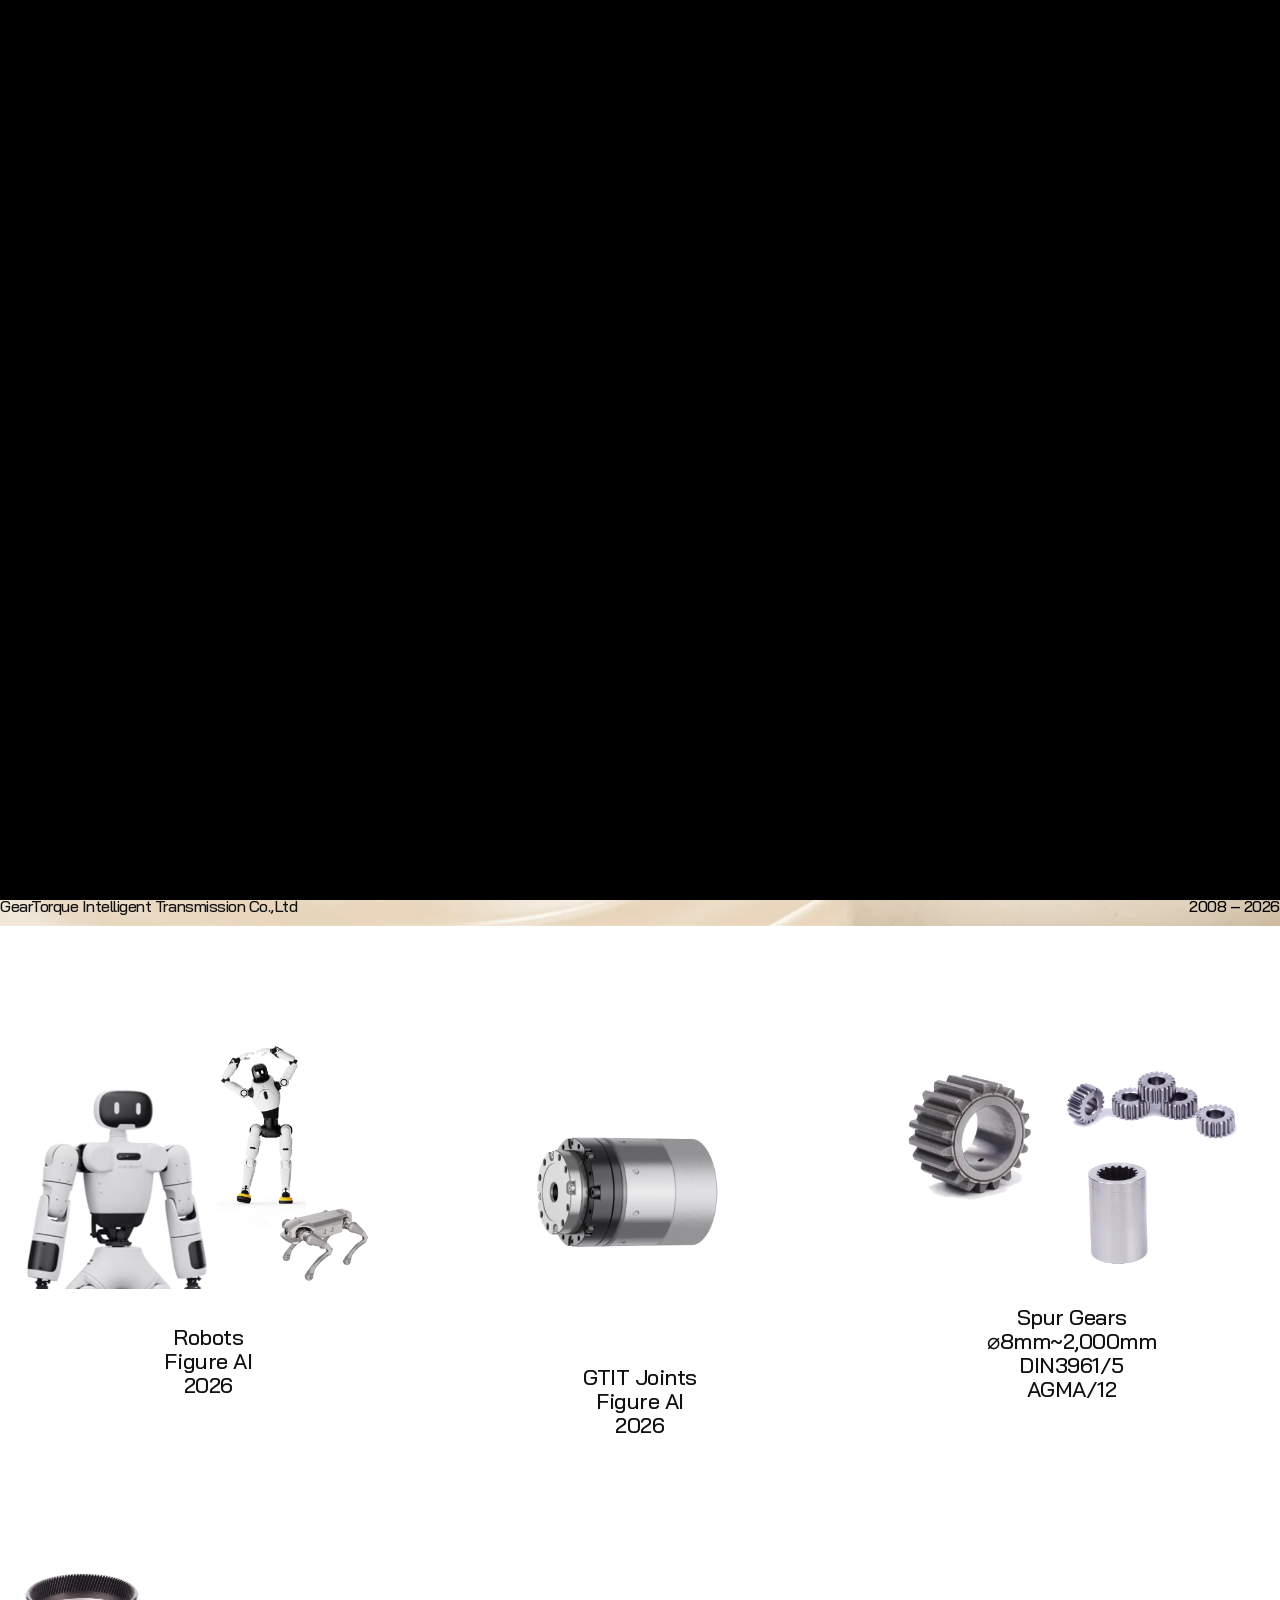
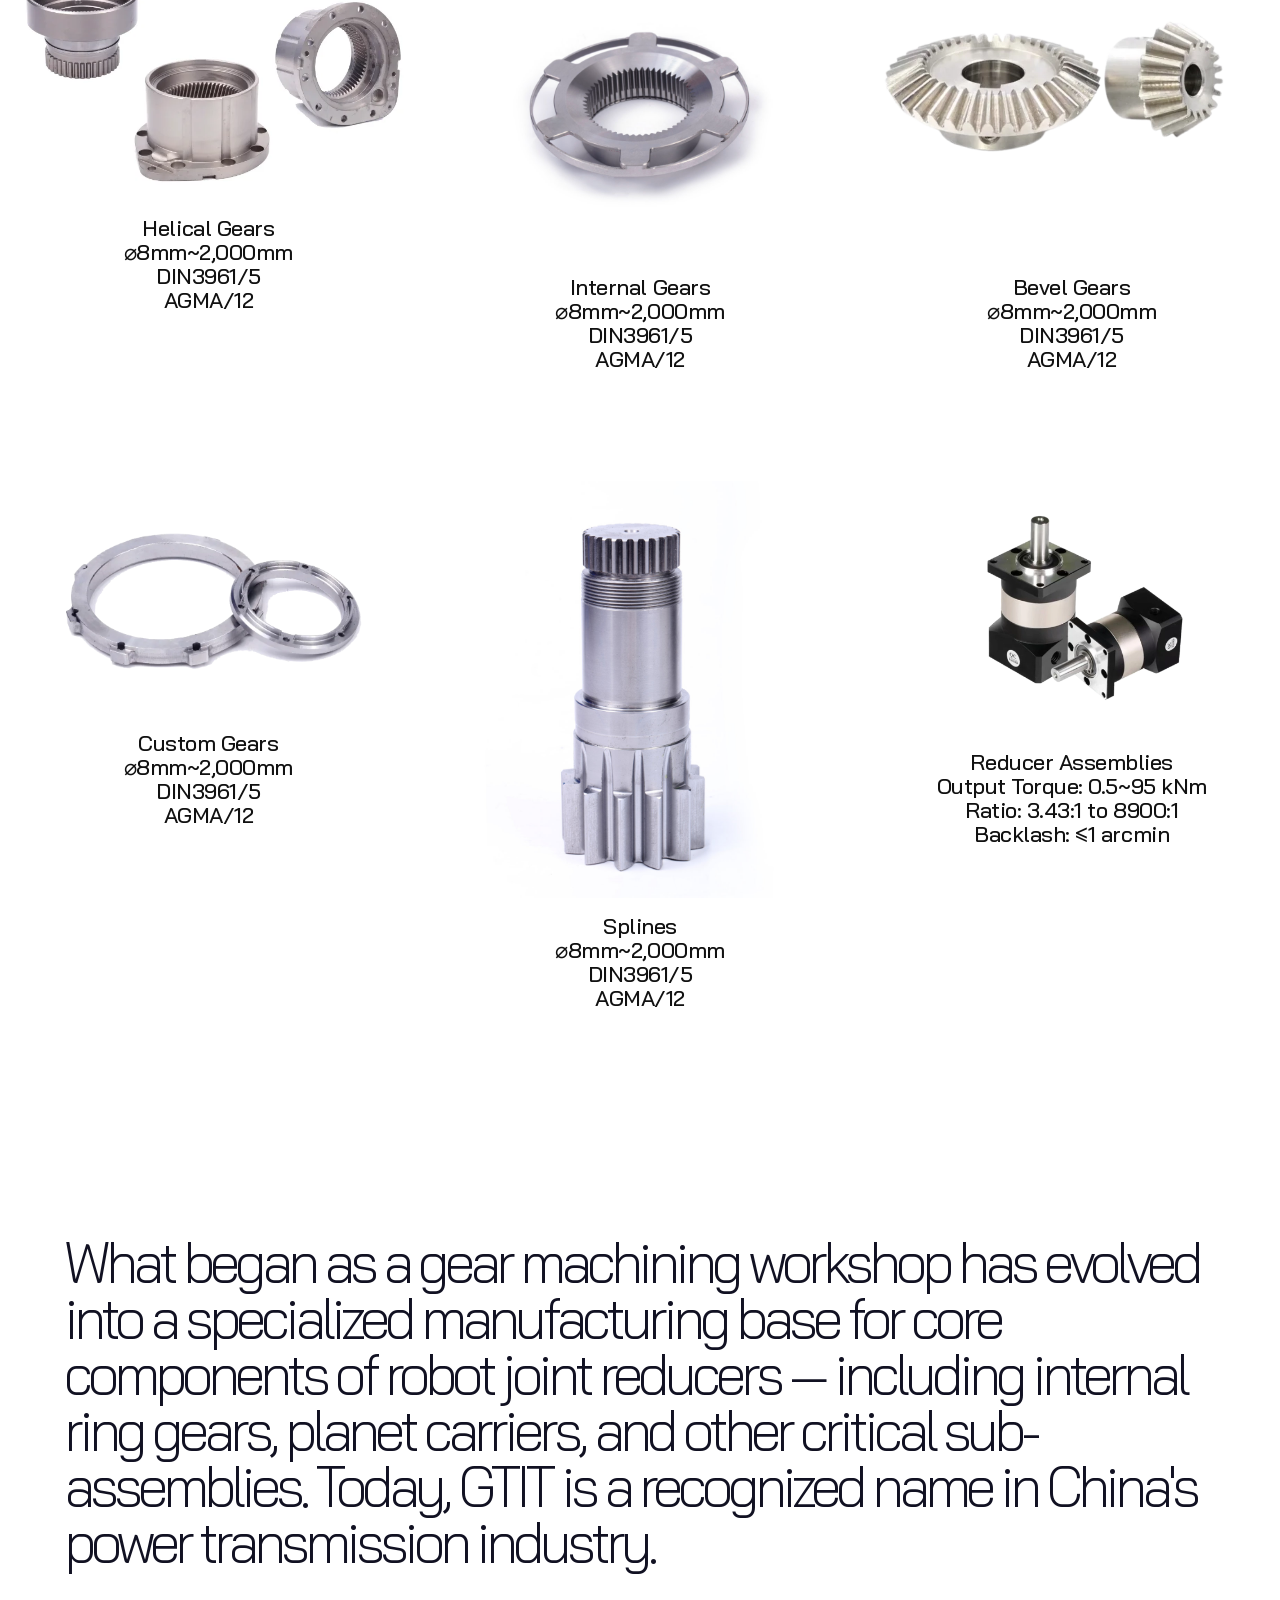
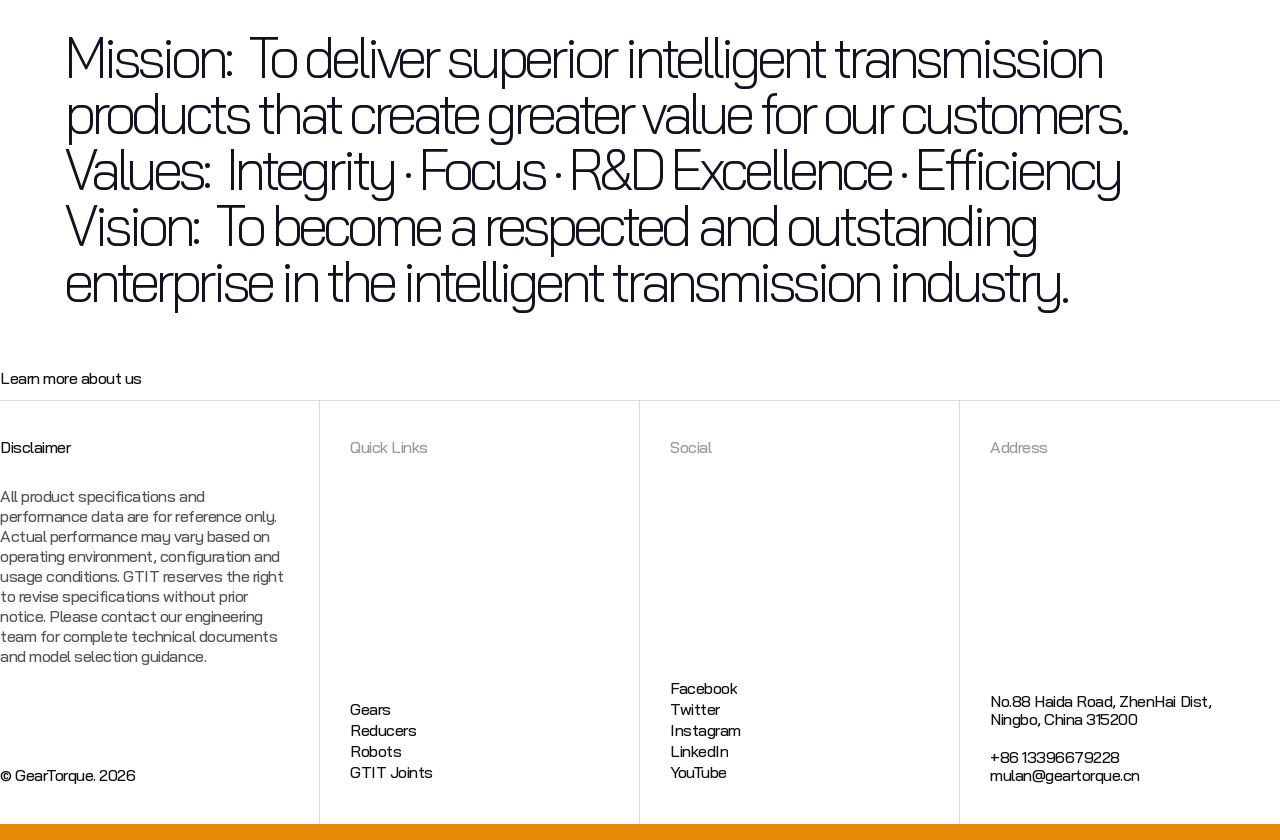
==== index.html @ 7efdb939 "Initial commit: GTIT.CC site mirror" ====
<!DOCTYPE html>
<html lang="en">

<head>
  <meta charset="UTF-8">
  <meta http-equiv="X-UA-Compatible" content="IE=edge">
  <meta name="viewport" content="width=device-width, initial-scale=1.0">
  <meta name="description" content="GTIT Ningbo Geartorque Intelligent Transmission Co.,Ltd is a leading manufacturer of high-quality gearboxes and transmission systems. With a commitment to innovation and precision engineering, we provide reliable solutions for various industries, including automotive, industrial machinery, and robotics. Our products are designed to enhance performance and efficiency, ensuring optimal power transmission for our customers worldwide.">

  <title>GTIT Ningbo Geartorque Intelligent Transmission Co.,Ltd</title>

  <!-- Fav Icon -->
  <link rel="icon" type="image/x-icon" href="assets/imgs/logo/favicon.png">
  <link rel="preload" as="image" href="assets/imgs/gtit/gears/bg-blue-gears.webp" fetchpriority="high">
  <link rel="preload" as="image" href="assets/imgs/gtit/factory/facilities/entrance-gtit.webp" fetchpriority="high">

  <!-- Dependencies CSS Files -->
  <link rel="stylesheet" href="assets/vandor/bootstrap/bootstrap.min.css">
  <link rel="stylesheet" href="assets/vandor/fontawesome/fontawesome-pro.min.css">
  <link rel="stylesheet" href="assets/vandor/swiper/swiper-bundle.min.css">
  <link rel="stylesheet" href="assets/vandor/menu/meanmenu.min.css">
  <link rel="stylesheet" href="assets/vandor/popup/magnific-popup.css">
  <link rel="stylesheet" href="assets/vandor/nice-select/nice-select.css">
  <link rel="stylesheet" href="assets/vandor/odometer/odometer-theme-default.css">

  <!-- Template Main CSS File -->
  <link rel="stylesheet" href="assets/css/style.css">
  <link rel="stylesheet" href="assets/css/gtit.css">

</head>

<body>

  <div class="loader-wrap">
    <svg viewBox="0 0 1000 1000" preserveAspectRatio="none">
      <path id="svg" d="M0,1005S175,995,500,995s500,5,500,5V0H0Z"></path>
    </svg>

    <div class="loader-wrap-heading">
      <div class="load-text">
        <span>G</span>
        <span>e</span>
        <span>a</span>
        <span>r</span>
        <span>T</span>
        <span>o</span>
        <span>r</span>
        <span>q</span>
        <span>u</span>
        <span>e</span>
      </div>
    </div>

  </div>

  <!-- Sroll to top -->
  <div class="progress-wrap">
    <svg class="progress-circle svg-content" width="100%" height="100%" viewBox="-1 -1 102 102">
      <path d="M50,1 a49,49 0 0,1 0,98 a49,49 0 0,1 0,-98"></path>
    </svg>
  </div>

  <!-- side toggle start -->
  <aside class="fix">
    <div class="side-info">
      <div class="side-info-content">
        <div class="offset-widget offset-header">
          <div class="offset-logo">
            <a href="index.html">
              <img class="show-light" src="assets/imgs/logo/logo-geartorque-en.webp" alt="site logo">
            </a>
          </div>
          <button id="side-info-close" class="side-info-close">
            <i class="fas fa-times"></i>
          </button>
        </div>
        <div class="mobile-menu d-xl-none fix"></div>

<!--         <div class="offset-button">
          <a href="#" class="rr-btn">
            <span class="btn-wrap">
              <span class="text-one">Let's Talk</span>
              <span class="text-two">Let's Talk</span>
            </span>
          </a>
        </div>
 -->
        <div class="offset-widget-box">
          <h2 class="title">Contact US</h2>
          <div class="contact-meta">
            <div class="contact-item">
              <span class="icon"><i class="fa-solid fa-location-dot"></i></span>
              <span class="text">No.88 Haida Road, ZhenHai Dist, Ningbo, China</span>
            </div>
            <div class="contact-item">
              <span class="icon"><i class="fa-solid fa-envelope"></i></span>
              <span class="text"><a href="mailto:info@gtit.cc">info@gtit.cc</a></span>
            </div>
            <div class="contact-item">
              <span class="icon"><i class="fa-solid fa-phone"></i></span>
              <span class="text"><a href="tel:+8613396679228">(+86) 13396679228</a></span>
            </div>
          </div>
        </div>
      </div>
    </div>
  </aside>
  <div class="offcanvas-overlay"></div>
  <!-- side toggle end -->

  <div class="has-smooth" id="has_smooth"></div>

  <div id="smooth-wrapper">
    <div id="smooth-content">

      <!-- Header area start -->
      <header class="header-area-13">
        <div class="header-main">
          <div class="container rr-container-1890">
            <div class="header-area-13__inner">

              <div class="header__logo">
                <a href="index.html">
                  <img src="assets/imgs/logo/logo-geartorque-en.webp" class="normal-logo" alt="Site Logo">
                </a>
              </div>

              <div class="header__nav-2">
                <nav class="main-menu">
                  <ul>
                    <li class="menu-item-has-children">
                      <a href="#">About Us</a>
                        <ul class="dp-menu">
                          <li><a href="about.html">Company Profile</a></li>
                          <li><a href="facilities.html">Our Facilities</a></li>
                          <li><a href="blog.html">Blog</a></li>
                        </ul>
                    </li>
                    <li><a href="services.html">Factory Setup</a></li>

                    <li class="menu-item-has-children">
                      <a href="gears.html">Gears</a>
                      <ul class="dp-menu">
                        <li><a href="gears.html#bevel">Bevel Gears</a></li>
                        <li><a href="gears.html#helical">Helical Gears</a></li>
                        <li><a href="gears.html#internal">Internal Gears</a></li>
                        <li><a href="gears.html#spur">Spur Gears</a></li>
                        <li><a href="gears.html#custom">Custom Gears</a></li>
                        <li><a href="gears.html#splines">Splines</a></li>
                      </ul>
                    </li>

                    <li><a href="reducerassy.html">Reducer</a></li>
                    <li><a href="robots.html">Robots</a></li>
                    <li><a href="tijoints.html">GTIT Joints</a></li>
                  </ul>
                </nav>
              </div>
              <div class="header-right">
                <a href="contact.html" class="rr-btn-primary">
                  <span class="text">Contact </span>
                  <i class="fa-solid fa-angle-right right-icon"></i>
                </a>
                <div class="navicon mobile-button d-lg-flex d-xl-none">
                  <div class="side-toggle ">
                    <a class="bar-icon" href="javascript:void(0)">
                      <span></span>
                      <span></span>
                      <span></span>
                    </a>
                  </div>
                </div>
              </div>

            </div>
          </div>
        </div>
      </header>
      <!-- Header area end -->

      <main>

        <!-- hero-section-12 start  -->
        <div class="hero-section-12">
          <div class="container rr-container-1890">
            <div class="hero-section-12__wrapper">
              <div class="hero-section-12__content">
                <h2 class="hero-section-12__title">Geartorque <br/> Delivers Excellence</h2>
                <p class="hero-section-12__subtitle">From gears to robots, from precision components to robot joints, <span>GTIT builds to your exact specifications, delivers on time — every time. We are engineered for industries that refuse to compromise.</span>
                </p>
              </div>
              <div class="hero-section-12__bottom">
                <span class="hero-section__left-text">GearTorque Intelligent Transmission Co.,Ltd</span>
                <span class="hero-section__right-text">2008 – 2026</span>
              </div>
            </div>
          </div>
        </div>
        <!-- hero-section-12 end  -->

        <!-- works-section-10 start  -->
        <div class="works-section-12">
          <div class="container rr-container-1890">
            <div class="works-section-12__wrapper">

              <div class="works-section-12__item">
                <div class="works-section-12__thumb rr--hover-item rr-pos-rel">
                  <a href="robots.html">
                    <div class="rr--hover-img" data-displacement="assets/imgs/1.jpg" data-intensity="-0.6"
                      data-speedin="2" data-speedout="2">
                      <img src="assets/imgs/gtit/robots/robots-group.webp" loading = "lazy" alt="image not found" style="margin-bottom: 20px;">
                    </div>
                  </a>
                </div>
                <div class="works-section-12__content">
                  <h2 class="title"><a href="robots.html">Robots</a></h2>
                  <div class="meta">
                    <span class="tag">Figure AI</span>
                    <span class="date">2026</span>
                  </div>
                </div>
              </div>

              <div class="works-section-12__item">
                <div class="works-section-12__thumb rr--hover-item rr-pos-rel">
                  <a href="tijoints.html">
                    <div class="rr--hover-img" data-displacement="assets/imgs/1.jpg" data-intensity="-0.6"
                      data-speedin="2" data-speedout="2">
                      <img src="assets/imgs/gtit/tijoints/tijoints.webp" loading = "lazy" alt="image not found">
                    </div>
                  </a>
                </div>
                <div class="works-section-12__content">
                  <h2 class="title"><a href="tijoints.html">GTIT Joints</a></h2>
                  <div class="meta">
                    <span class="tag">Figure AI</span>
                    <span class="date">2026</span>
                  </div>
                </div>
              </div>


              <div class="works-section-12__item">
                <div class="works-section-12__thumb rr--hover-item rr-pos-rel">
                  <a href="gears.html#spur">
                    <div class="rr--hover-img" data-displacement="assets/imgs/1.jpg" data-intensity="-0.6"
                      data-speedin="2" data-speedout="2">
                      <img src="assets/imgs/gtit/gears/spurGear/spurgear-group.webp" loading = "lazy" alt="image not found">
                    </div>
                  </a>
                </div>
                <div class="works-section-12__content">
                  <h2 class="title"><a href="gears.html#spur">Spur Gears</a></h2>
                  <div class="meta">
                    <span class="tag">⌀8mm~2,000mm</span>
                    <span class="date">DIN3961/5</span>
                    <span class="date">AGMA/12</span>
                  </div>
                </div>
              </div>

              <div class="works-section-12__item">
                <div class="works-section-12__thumb rr--hover-item rr-pos-rel">
                  <a href="gears.html#helical">
                    <div class="rr--hover-img" data-displacement="assets/imgs/1.jpg" data-intensity="-0.6"
                      data-speedin="1" data-speedout="1">
                      <img src="assets/imgs/gtit/gears/helicalGear/helicalgear-group.webp" loading = "lazy" alt="image not found">
                    </div>
                  </a>
                </div>
                <div class="works-section-12__content">
                  <h2 class="title"><a href="gears.html#helical">Helical Gears</a></h2>
                  <div class="meta">
                    <span class="tag">⌀8mm~2,000mm</span>
                    <span class="date">DIN3961/5</span>
                    <span class="date">AGMA/12</span>
                  </div>
                </div>
              </div>

              <div class="works-section-12__item">
                <div class="works-section-12__thumb rr--hover-item rr-pos-rel">
                  <a href="gears.html#internal">
                    <div class="rr--hover-img" data-displacement="assets/imgs/1.jpg" data-intensity="-0.6"
                      data-speedin="1" data-speedout="1">
                      <img src="assets/imgs/gtit/gears/internalGear/internalGear.JPG" loading = "lazy" alt="image not found">
                    </div>
                  </a>
                </div>
                <div class="works-section-12__content">
                  <h2 class="title"><a href="gears.html#internal">Internal Gears </a></h2>
                  <div class="meta">
                    <span class="tag">⌀8mm~2,000mm</span>
                    <span class="date">DIN3961/5</span>
                    <span class="date">AGMA/12</span>
                  </div>
                </div>
              </div>

              <div class="works-section-12__item">
                <div class="works-section-12__thumb rr--hover-item rr-pos-rel">
                  <a href="gears.html#bevel">
                    <div class="rr--hover-img" data-displacement="assets/imgs/1.jpg" data-intensity="-0.6"
                      data-speedin="1" data-speedout="1">
                      <img src="assets/imgs/gtit/gears/bevelGear/bevelGear.webp" loading = "lazy" alt="image not found">
                    </div>
                  </a>
                </div>
                <div class="works-section-12__content">
                  <h2 class="title"><a href="gears.html#bevel">Bevel Gears</a></h2>
                  <div class="meta">
                    <span class="tag">⌀8mm~2,000mm</span>
                    <span class="date">DIN3961/5</span>
                    <span class="date">AGMA/12</span>
                  </div>
                </div>
              </div>

              <div class="works-section-12__item">
                <div class="works-section-12__thumb rr--hover-item rr-pos-rel">
                  <a href="gears.html#custom">
                    <div class="rr--hover-img" data-displacement="assets/imgs/1.jpg" data-intensity="-0.6"
                      data-speedin="1" data-speedout="1">
                      <img src="assets/imgs/gtit/gears/gearCustom/gearCustom.webp" loading = "lazy" alt="image not found">
                    </div>
                  </a>
                </div>
                <div class="works-section-12__content">
                  <h2 class="title"><a href="gears.html#custom">Custom Gears </a></h2>
                  <div class="meta">
                    <span class="tag">⌀8mm~2,000mm</span>
                    <span class="date">DIN3961/5</span>
                    <span class="date">AGMA/12</span>
                  </div>
                </div>
              </div>

              <div class="works-section-12__item">
                <div class="works-section-12__thumb rr--hover-item rr-pos-rel">
                  <a href="gears.html#splines">
                    <div class="rr--hover-img" data-displacement="assets/imgs/1.jpg" data-intensity="-0.6"
                      data-speedin="1" data-speedout="1">
                      <img src="assets/imgs/gtit/spline/IMG_3367.jpg" loading = "lazy" alt="image not found">
                    </div>
                  </a>
                </div>
                <div class="works-section-12__content">
                  <h2 class="title"><a href="gears.html#splines">Splines</a></h2>
                  <div class="meta">
                    <span class="tag">⌀8mm~2,000mm</span>
                    <span class="date">DIN3961/5</span>
                    <span class="date">AGMA/12</span>
                  </div>
                </div>
              </div>
              <div class="works-section-12__item">
                <div class="works-section-12__thumb rr--hover-item rr-pos-rel">
                  <a href="reducerassy.html">
                    <div class="rr--hover-img" data-displacement="assets/imgs/1.jpg" data-intensity="-0.6"
                      data-speedin="1" data-speedout="1">
                      <img src="assets/imgs/gtit/reducers/reducer.webp" loading = "lazy" alt="image not found">
                    </div>
                  </a>
                </div>
                <div class="works-section-12__content">
                  <h2 class="title"><a href="reducerassy.html">Reducer Assemblies</a></h2>
                  <div class="meta">
                    <span class="tag">Output Torque: 0.5~95 kNm</span>
                    <span class="date">Ratio: 3.43:1 to 8900:1</span>
                    <span class="date">Backlash: ≤1 arcmin</span>
                  </div>
                </div>
              </div>

            </div>
          </div>
        </div>
        <!-- works-section-10 end  -->

        <!-- about-section-12 start  -->
        <div class="about-section-12">
          <div class="container rr-container-1890">
            <div class="about-section-12__wrapper">
              <p class="about-section-12__desc">What began as a gear machining workshop has evolved into a specialized
                manufacturing base for core components of robot joint reducers — including internal ring gears, planet carriers,
                and other critical sub-assemblies. Today, GTIT is a recognized name in China's power transmission industry.</p>
              <p class="about-section-12__desc">
                Mission: &nbsp;To deliver superior intelligent transmission products that create greater value for our customers.
                <br>Values: &nbsp;Integrity · Focus · R&D Excellence · Efficiency
                <br>Vision: &nbsp;To become a respected and outstanding enterprise in the intelligent transmission industry.
              </p>
              <div class="about-section-12__btn">
                <a href="about.html" class="rr-btn">Learn more about us</a>
              </div>
            </div>
          </div>
        </div>
        <!-- about-section-12 end  -->

      </main>

      <!-- footer area start  -->
      <footer class="footer" id="footer">
        <div class="footer__inner">
          <div class="container rr-container-1890">
            <div class="footer-widget-wrapper">

              <div class="footer-widget-box">

                <div class="subscribe-form">
                  <h2 class="title">Disclaimer</h2>
                  <div class="disclaimer-text">
                    <p class="text">All product specifications and performance data are for reference only. Actual performance may vary based on operating environment, configuration and usage conditions. GTIT reserves the right to revise specifications without prior notice. Please contact our engineering team for complete technical documents and model selection guidance.</p>
                  </div>

                  <!-- <h2 class="title">Inquiry</h2>
                  <div class="input-group">
                    <input type="text" name="name" id="name" placeholder="Name">
                  </div>
                  <div class="input-group">
                    <input type="email" name="email" id="email" placeholder="Enter your email">
                    <button type="submit"><i class="fa-regular fa-arrow-right-long"></i></button>
                  </div> -->

                </div>

                <div class="copyright-text">
                  <p class="text"> <a href="https://gtit.cc">© GearTorque.</a> 2026</p>
                </div>
              </div>

              <div class="footer-widget-box">
                <h2 class="title">Quick Links</h2>
                <ul class="footer-nav-list">
                  <li><a href="gears.html" data-text="Gears"><span>Gears</span></a></li>
                  <li><a href="reducerassy.html" data-text="Reducers"><span>Reducers</span></a></li>
                  <li><a href="robots.html" data-text="Robots"><span>Robots</span></a></li>
                  <li><a href="tijoints.html" data-text="GTIT Joints"><span>GTIT Joints</span></a></li>
                </ul>
              </div>
              <div class="footer-widget-box">
                <h2 class="title">Social</h2>
                                <ul class="footer-nav-list">
                                    <li><a href="https://www.facebook.com/profile.php?id=61590662392581"
                                            data-text="Facebook"><span>Facebook</span></a></li>
                                    <li><a href="https://x.com/geartorquechina" data-text="Twitter"><span>Twitter</span></a></li>
                                    <li><a href="https://www.instagram.com/geartorquechina/"
                                            data-text="Instagram"><span>Instagram</span></a></li>
                                    <li><a href="https://www.linkedin.com/in/geartorque/"
                                            data-text="LinkedIn"><span>LinkedIn</span></a></li>
                                    <li><a href="https://www.youtube.com/@geartorquechina"
                            data-text="YouTube"><span>YouTube</span></a></li>
                                </ul>

              </div>
              <div class="footer-widget-box">
                <h2 class="title">Address</h2>
                <div class="footer-location">
                    <p>No.88 Haida Road, ZhenHai Dist, <br>
                        Ningbo, China 315200
                    </p>
                    <a href="tel:+8613396679228 ">+86 13396679228 </a>
                    <a href="mailto:mulan@geartorque.cn">mulan@geartorque.cn</a>
                </div>
              </div>
            </div>
          </div>
        </div>
      </footer>
      <!-- footer area end  -->

    </div>
  </div>

  <!-- Dependencies JS Files -->
  <script src="assets/vandor/jquery/jquery.js" defer></script>
  <script src="assets/vandor/bootstrap/bootstrap.bundle.min.js" defer></script>
  <script src="assets/vandor/popup/jquery.magnific-popup.min.js" defer></script>
  <!-- <script src="assets/vandor/swiper/swiper-bundle.min.js" defer></script> -->
  <script src="assets/vandor/gsap/gsap.min.js" defer></script>
  <script src="assets/vandor/gsap/ScrollSmoother.min.js" defer></script>
  <script src="assets/vandor/gsap/ScrollTrigger.min.js" defer></script>
  <script src="assets/vandor/gsap/SplitText.min.js" defer></script>
  <script src="assets/vandor/gsap/SplitType.js" defer></script>
  <script src="assets/vandor/gsap/customEase.js" defer></script>
  <script src="assets/vandor/menu/jquery.meanmenu.min.js" defer></script>
  <script src="assets/vandor/backtop/backToTop.js" defer></script>
  <script src="assets/vandor/nice-select/nice-select.js" defer></script>
  <script src="assets/vandor/odometer/odometer.min.js" defer></script>
  <script src="assets/vandor/odometer/waypoints.min.js" defer></script>
  <script src="assets/vandor/isotope/imagesloaded.pkgd.min.js" defer></script>
  <script src="assets/vandor/isotope/isotope.pkgd.min.js" defer></script>
  <script src="assets/vandor/magnific/magnific-popup.min.js" defer></script>
  <!-- <script src="assets/vandor/hover-effect/three.js" defer></script> -->
  <script src="assets/vandor/hover-effect/hover-effect.umd.js" defer></script>

  <!-- Template Main JS File -->
  <script src="assets/vandor/common-js/common.js" defer></script>
  <script src="assets/js/main.js" defer></script>

</body>

</html>
---- assets/vandor/nice-select/nice-select.css ----
.nice-select {
	-webkit-tap-highlight-color: transparent;
	background-color: #fff;
	border-radius: 5px;
	border: solid 1px #e8e8e8;
	box-sizing: border-box;
	clear: both;
	cursor: pointer;
	display: block;
	float: left;
	font-family: inherit;
	font-size: 14px;
	font-weight: normal;
	height: 42px;
	line-height: 40px;
	outline: none;
	padding-left: 18px;
	padding-right: 30px;
	position: relative;
	text-align: left !important;
	-webkit-transition: all 0.2s ease-in-out;
	transition: all 0.2s ease-in-out;
	-webkit-user-select: none;
	-moz-user-select: none;
	-ms-user-select: none;
	user-select: none;
	white-space: nowrap;
	width: auto;
}

.nice-select:hover {
	border-color: #dbdbdb;
}

.nice-select:active,
.nice-select.open,
.nice-select:focus {
	border-color: #999;
}

.nice-select:after {
	border-bottom: 2px solid #999;
	border-right: 2px solid #999;
	content: '';
	display: block;
	height: 5px;
	margin-top: -4px;
	pointer-events: none;
	position: absolute;
	right: 12px;
	top: 50%;
	-webkit-transform-origin: 66% 66%;
	-ms-transform-origin: 66% 66%;
	transform-origin: 66% 66%;
	-webkit-transform: rotate(45deg);
	-ms-transform: rotate(45deg);
	transform: rotate(45deg);
	-webkit-transition: all 0.15s ease-in-out;
	transition: all 0.15s ease-in-out;
	width: 5px;
}

.nice-select.open:after {
	-webkit-transform: rotate(-135deg);
	-ms-transform: rotate(-135deg);
	transform: rotate(-135deg);
}

.nice-select.open .list {
	opacity: 1;
	pointer-events: auto;
	-webkit-transform: scale(1) translateY(0);
	-ms-transform: scale(1) translateY(0);
	transform: scale(1) translateY(0);
}

.nice-select.disabled {
	border-color: #ededed;
	color: #999;
	pointer-events: none;
}

.nice-select.disabled:after {
	border-color: #cccccc;
}

.nice-select.wide {
	width: 100%;
}

.nice-select.wide .list {
	left: 0 !important;
	right: 0 !important;
}

.nice-select.right {
	float: right;
}

.nice-select.right .list {
	left: auto;
	right: 0;
}

.nice-select.small {
	font-size: 12px;
	height: 36px;
	line-height: 34px;
}

.nice-select.small:after {
	height: 4px;
	width: 4px;
}

.nice-select.small .option {
	line-height: 34px;
	min-height: 34px;
}

.nice-select .list {
	background-color: #fff;
	border-radius: 5px;
	box-shadow: 0 0 0 1px rgba(68, 68, 68, 0.11);
	box-sizing: border-box;
	margin-top: 4px;
	opacity: 0;
	overflow: hidden;
	padding: 0;
	pointer-events: none;
	position: absolute;
	top: 100%;
	left: 0;
	-webkit-transform-origin: 50% 0;
	-ms-transform-origin: 50% 0;
	transform-origin: 50% 0;
	-webkit-transform: scale(0.75) translateY(-21px);
	-ms-transform: scale(0.75) translateY(-21px);
	transform: scale(0.75) translateY(-21px);
	-webkit-transition: all 0.2s cubic-bezier(0.5, 0, 0, 1.25), opacity 0.15s ease-out;
	transition: all 0.2s cubic-bezier(0.5, 0, 0, 1.25), opacity 0.15s ease-out;
	z-index: 9;
}


.nice-select .option {
	cursor: pointer;
	font-weight: 400;
	line-height: 40px;
	list-style: none;
	min-height: 40px;
	outline: none;
	padding-left: 18px;
	padding-right: 29px;
	text-align: left;
	-webkit-transition: all 0.2s;
	transition: all 0.2s;
	position: relative;
	z-index: 99;
}



.nice-select .option.selected {
	font-weight: bold;
}

.nice-select .option.disabled {
	background-color: transparent;
	color: #999;
	cursor: default;
}

.no-csspointerevents .nice-select .list {
	display: none;
}

.no-csspointerevents .nice-select.open .list {
	display: block;
}
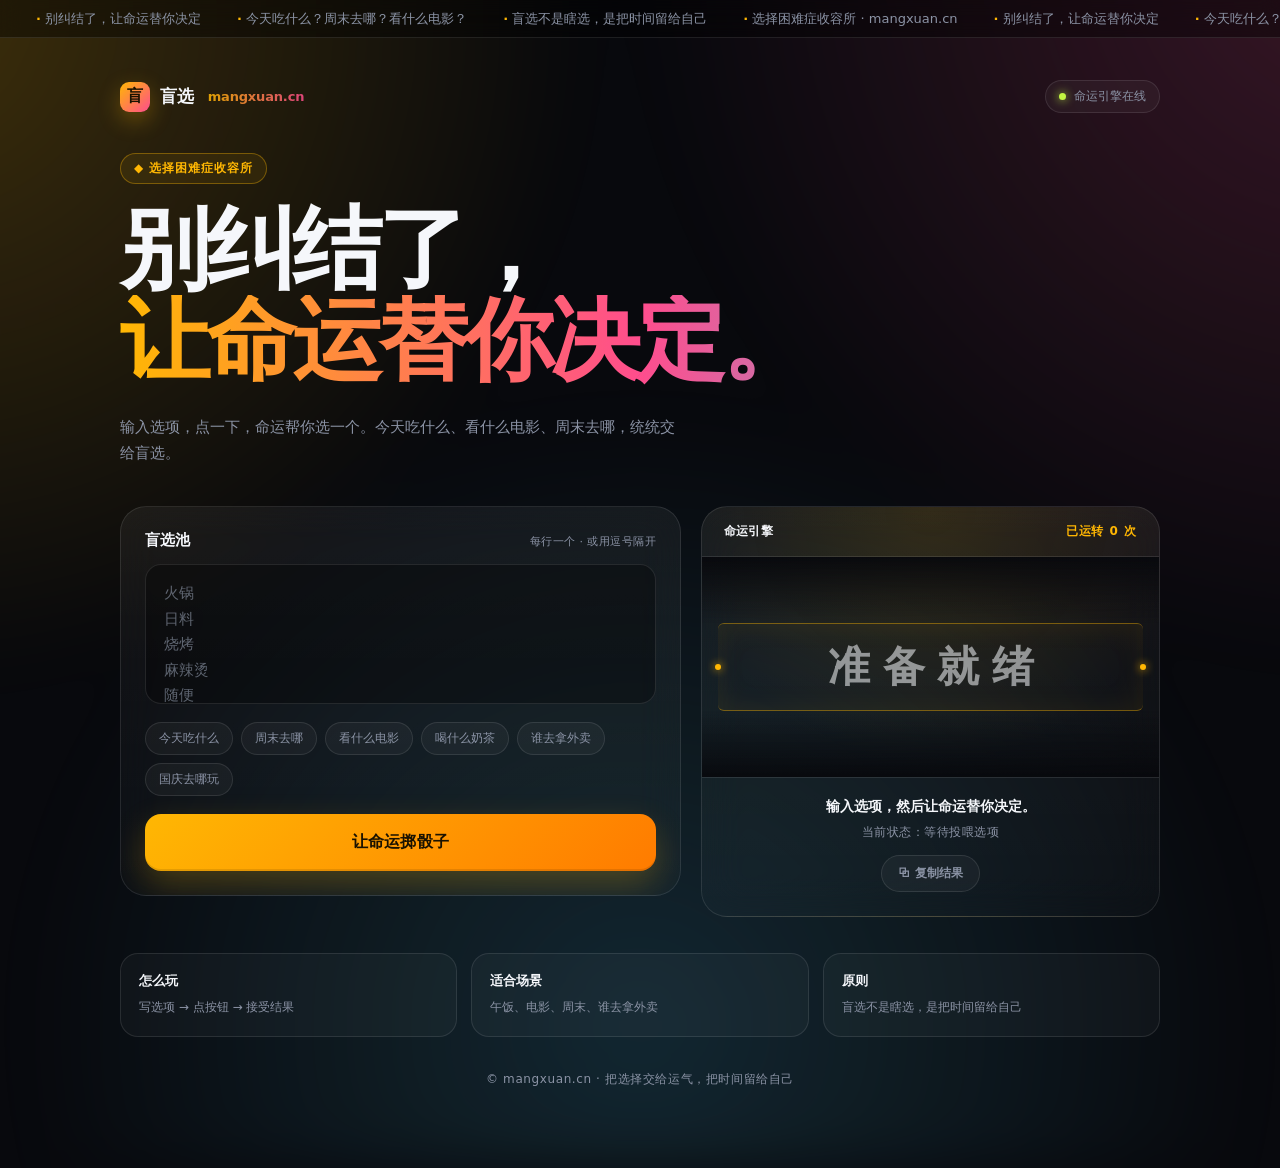
==== commit a6825d8c: "更新" ====
--- a/index.html
+++ b/index.html
@@ -1,503 +1,939 @@
 <!DOCTYPE html>
-<html lang="en">
-
+<html lang="zh-CN">
 <head>
-  <meta charset="UTF-8">
-  <meta http-equiv="X-UA-Compatible" content="IE=edge">
-  <meta name="viewport" content="width=device-width, initial-scale=1.0">
-  <meta name="description" content="GTIT Ningbo Geartorque Intelligent Transmission Co.,Ltd is a leading manufacturer of high-quality gearboxes and transmission systems. With a commitment to innovation and precision engineering, we provide reliable solutions for various industries, including automotive, industrial machinery, and robotics. Our products are designed to enhance performance and efficiency, ensuring optimal power transmission for our customers worldwide.">
-
-  <title>GTIT Ningbo Geartorque Intelligent Transmission Co.,Ltd</title>
-
-  <!-- Fav Icon -->
-  <link rel="icon" type="image/x-icon" href="assets/imgs/logo/favicon.png">
-  <link rel="preload" as="image" href="assets/imgs/gtit/gears/bg-blue-gears.webp" fetchpriority="high">
-  <link rel="preload" as="image" href="assets/imgs/gtit/factory/facilities/entrance-gtit.webp" fetchpriority="high">
-
-  <!-- Dependencies CSS Files -->
-  <link rel="stylesheet" href="assets/vandor/bootstrap/bootstrap.min.css">
-  <link rel="stylesheet" href="assets/vandor/fontawesome/fontawesome-pro.min.css">
-  <link rel="stylesheet" href="assets/vandor/swiper/swiper-bundle.min.css">
-  <link rel="stylesheet" href="assets/vandor/menu/meanmenu.min.css">
-  <link rel="stylesheet" href="assets/vandor/popup/magnific-popup.css">
-  <link rel="stylesheet" href="assets/vandor/nice-select/nice-select.css">
-  <link rel="stylesheet" href="assets/vandor/odometer/odometer-theme-default.css">
-
-  <!-- Template Main CSS File -->
-  <link rel="stylesheet" href="assets/css/style.css">
-  <link rel="stylesheet" href="assets/css/gtit.css">
-
+<meta charset="UTF-8">
+<meta name="viewport" content="width=device-width, initial-scale=1.0">
+<title>盲选 - 别纠结了，让命运替你决定</title>
+<meta name="description" content="输入选项，一键盲选。今天吃什么、看什么电影、周末去哪，交给盲选帮你决定。">
+<style>
+  :root{
+    --bg:#08090d;
+    --text:#f5f7fb;
+    --muted:#8b93a5;
+    --line:rgba(255,255,255,.1);
+    --accent:#ffb703;
+    --accent2:#ff4d8d;
+    --accent3:#4cc9f0;
+    --lime:#c2f542;
+
+    --reel-h: 220px;
+    --reel-item-h: 88px;
+  }
+
+  *{ box-sizing:border-box; margin:0; padding:0; }
+
+  html,body{ min-height:100%; }
+
+  body{
+    font-family: ui-sans-serif, system-ui, -apple-system, BlinkMacSystemFont,
+      "Segoe UI", "PingFang SC", "Microsoft YaHei", sans-serif;
+    background:var(--bg);
+    color:var(--text);
+    overflow-x:hidden;
+    -webkit-text-size-adjust:100%;
+    -webkit-font-smoothing:antialiased;
+  }
+
+  body::before{
+    content:"";
+    position:fixed;
+    inset:-30%;
+    z-index:0;
+    pointer-events:none;
+    background:
+      radial-gradient(circle at 15% 20%, rgba(255,183,3,.22), transparent 32%),
+      radial-gradient(circle at 85% 15%, rgba(255,77,141,.2), transparent 34%),
+      radial-gradient(circle at 50% 90%, rgba(76,201,240,.16), transparent 38%);
+    filter: blur(30px);
+    animation: drift 22s ease-in-out infinite alternate;
+  }
+
+  @keyframes drift{
+    0%{ transform: translate3d(0,0,0) scale(1); }
+    100%{ transform: translate3d(4%,-3%,0) scale(1.08); }
+  }
+
+  .marquee{
+    position:relative;
+    z-index:2;
+    overflow:hidden;
+    border-bottom:1px solid var(--line);
+    background:rgba(0,0,0,.4);
+    backdrop-filter: blur(10px);
+    height:38px;
+    display:flex;
+    align-items:center;
+  }
+
+  .marquee-track{
+    display:flex;
+    gap:36px;
+    white-space:nowrap;
+    animation: scroll 30s linear infinite;
+    font-size:13px;
+    color:var(--muted);
+    padding-left:36px;
+  }
+
+  .marquee-track b{ color:var(--accent); font-weight:800; }
+
+  @keyframes scroll{ to{ transform: translateX(-50%); } }
+
+  .wrap{
+    position:relative;
+    z-index:1;
+    max-width:1080px;
+    margin:0 auto;
+    padding:28px 20px 80px;
+  }
+
+  /* 导航 */
+  .nav{
+    display:flex;
+    justify-content:space-between;
+    align-items:center;
+    gap:16px;
+    padding:14px 0 40px;
+  }
+
+  .logo{
+    display:flex;
+    align-items:center;
+    gap:10px;
+    font-size:17px;
+    font-weight:900;
+    letter-spacing:-.01em;
+  }
+
+  .logo-mark{
+    width:30px;
+    height:30px;
+    border-radius:9px;
+    background:linear-gradient(135deg,var(--accent),var(--accent2));
+    display:grid;
+    place-items:center;
+    font-size:16px;
+    color:#1a1200;
+    box-shadow:0 8px 22px rgba(255,183,3,.3);
+    animation: logoPulse 3s ease-in-out infinite;
+    flex-shrink:0;
+  }
+
+  @keyframes logoPulse{
+    0%,100%{ transform: rotate(-4deg) scale(1); }
+    50%{ transform: rotate(4deg) scale(1.06); }
+  }
+
+  .logo em{
+    font-style:normal;
+    background:linear-gradient(90deg,var(--accent),var(--accent2));
+    -webkit-background-clip:text;
+    background-clip:text;
+    color:transparent;
+    font-size:13px;
+    font-weight:600;
+    margin-left:4px;
+    opacity:.85;
+  }
+
+  .status-pill{
+    display:flex;
+    align-items:center;
+    gap:8px;
+    padding:7px 13px;
+    border:1px solid var(--line);
+    border-radius:999px;
+    background:rgba(255,255,255,.04);
+    font-size:12px;
+    color:var(--muted);
+    white-space:nowrap;
+  }
+
+  .status-pill i{
+    width:7px; height:7px;
+    border-radius:50%;
+    background:var(--lime);
+    box-shadow:0 0 10px var(--lime);
+    animation: blink 1.6s ease-in-out infinite;
+    flex-shrink:0;
+  }
+
+  @keyframes blink{ 50%{ opacity:.35; } }
+
+  .hero{ position:relative; margin-bottom:40px; }
+
+  .hero-tag{
+    display:inline-flex;
+    align-items:center;
+    gap:8px;
+    padding:6px 13px;
+    border-radius:999px;
+    border:1px solid rgba(255,183,3,.35);
+    background:rgba(255,183,3,.08);
+    color:var(--accent);
+    font-size:12px;
+    font-weight:700;
+    letter-spacing:.08em;
+    margin-bottom:20px;
+  }
+
+  .hero h1{
+    font-size:clamp(2.4rem, 7.5vw, 5.6rem);
+    line-height:1.02;
+    letter-spacing:-.045em;
+    font-weight:900;
+  }
+
+  .hero h1 .line2{
+    display:block;
+    background:linear-gradient(90deg,var(--accent) 0%, var(--accent2) 50%, var(--accent3) 100%);
+    -webkit-background-clip:text;
+    background-clip:text;
+    color:transparent;
+    padding-bottom:.08em;
+  }
+
+  .hero p{
+    margin-top:20px;
+    max-width:560px;
+    color:var(--muted);
+    font-size:15px;
+    line-height:1.75;
+  }
+
+  .stage{
+    display:grid;
+    grid-template-columns: 1.1fr .9fr;
+    gap:20px;
+    align-items:start;
+  }
+
+  .card{
+    position:relative;
+    border:1px solid var(--line);
+    border-radius:26px;
+    background:linear-gradient(180deg, rgba(255,255,255,.055), rgba(255,255,255,.02));
+    backdrop-filter: blur(20px);
+    padding:24px;
+    overflow:hidden;
+  }
+
+  .input-card .label{
+    display:flex;
+    justify-content:space-between;
+    align-items:baseline;
+    margin-bottom:14px;
+  }
+
+  .input-card .label b{ font-size:15px; font-weight:800; }
+  .input-card .label span{ font-size:11px; color:var(--muted); letter-spacing:.04em; }
+
+  textarea{
+    width:100%;
+    min-height:140px;
+    padding:16px 18px;
+    resize:none;
+    border:1px solid var(--line);
+    border-radius:16px;
+    outline:none;
+    background:rgba(0,0,0,.32);
+    color:var(--text);
+    font:inherit;
+    font-size:15px;
+    line-height:1.7;
+    transition:.2s;
+    scrollbar-width: thin;
+    scrollbar-color: rgba(255,255,255,.18) transparent;
+  }
+
+  textarea:focus{
+    border-color:rgba(255,183,3,.6);
+    box-shadow:0 0 0 4px rgba(255,183,3,.08);
+    background:rgba(0,0,0,.42);
+  }
+
+  textarea::placeholder{ color:rgba(139,147,165,.65); }
+
+  textarea::-webkit-scrollbar{ width:7px; }
+  textarea::-webkit-scrollbar-track{ background:transparent; margin:6px; }
+  textarea::-webkit-scrollbar-thumb{
+    background:rgba(255,255,255,.16);
+    border-radius:999px;
+    border:2px solid transparent;
+    background-clip:padding-box;
+  }
+  textarea::-webkit-scrollbar-thumb:hover{
+    background:rgba(255,255,255,.3);
+    background-clip:padding-box;
+  }
+  textarea::-webkit-resizer{ display:none; }
+
+  .chips{
+    display:flex;
+    flex-wrap:wrap;
+    gap:8px;
+    margin-top:14px;
+  }
+
+  .chip{
+    padding:7px 13px;
+    border:1px solid var(--line);
+    border-radius:999px;
+    background:rgba(255,255,255,.04);
+    color:var(--muted);
+    font:inherit;
+    font-size:12px;
+    cursor:pointer;
+    transition:.2s;
+  }
+
+  .chip:hover, .chip.active{
+    color:var(--text);
+    border-color:rgba(255,183,3,.5);
+    background:rgba(255,183,3,.1);
+  }
+
+  .roll-btn{
+    width:100%;
+    margin-top:18px;
+    padding:18px 24px;
+    border:0;
+    border-radius:16px;
+    font:inherit;
+    font-size:16px;
+    font-weight:900;
+    letter-spacing:.02em;
+    color:#1a1200;
+    background:linear-gradient(135deg,var(--accent),#ff7b00);
+    box-shadow:0 14px 34px rgba(255,183,3,.24), inset 0 -2px 0 rgba(0,0,0,.1);
+    cursor:pointer;
+    position:relative;
+    overflow:hidden;
+    transition:.2s;
+  }
+
+  .roll-btn::after{
+    content:"";
+    position:absolute;
+    top:0; left:-60%;
+    width:40%; height:100%;
+    background:linear-gradient(90deg, transparent, rgba(255,255,255,.5), transparent);
+    transform:skewX(-20deg);
+    transition:.6s;
+  }
+
+  .roll-btn:hover::after{ left:120%; }
+
+  .roll-btn:hover{
+    transform:translateY(-2px);
+    box-shadow:0 18px 40px rgba(255,183,3,.36);
+  }
+
+  .roll-btn:active{ transform:translateY(0); }
+
+  .roll-btn:disabled{
+    cursor:wait;
+    opacity:.85;
+    transform:none;
+  }
+
+  .machine-card{
+    position:sticky;
+    top:20px;
+    padding:0;
+    overflow:hidden;
+    background:
+      radial-gradient(circle at 50% 0%, rgba(255,183,3,.12), transparent 55%),
+      linear-gradient(180deg, rgba(255,255,255,.06), rgba(255,255,255,.02));
+  }
+
+  .machine-head{
+    display:flex;
+    justify-content:space-between;
+    align-items:center;
+    padding:16px 22px;
+    border-bottom:1px solid var(--line);
+    font-size:12px;
+    color:var(--muted);
+    letter-spacing:.08em;
+  }
+
+  .machine-head b{
+    color:var(--text);
+    font-weight:800;
+    letter-spacing:.02em;
+  }
+
+  .machine-head em{
+    font-style:normal;
+    color:var(--accent);
+    font-weight:800;
+  }
+
+  .reel{
+    position:relative;
+    height:var(--reel-h);
+    overflow:hidden;
+  }
+
+  .reel::before,
+  .reel::after{
+    content:"";
+    position:absolute;
+    left:0; right:0;
+    height:66px;
+    pointer-events:none;
+    z-index:3;
+  }
+
+  .reel::before{
+    top:0;
+    background:linear-gradient(180deg, rgba(8,9,13,.95), transparent);
+  }
+
+  .reel::after{
+    bottom:0;
+    background:linear-gradient(0deg, rgba(8,9,13,.95), transparent);
+  }
+
+  .reel-window{
+    position:absolute;
+    top:50%;
+    left:16px;
+    right:16px;
+    height:var(--reel-item-h);
+    transform:translateY(-50%);
+    border-top:1px solid rgba(255,183,3,.42);
+    border-bottom:1px solid rgba(255,183,3,.42);
+    border-radius:6px;
+    pointer-events:none;
+    z-index:2;
+    box-shadow: inset 0 0 30px rgba(255,183,3,.08);
+  }
+
+  .reel-window::before,
+  .reel-window::after{
+    content:"";
+    position:absolute;
+    width:6px; height:6px;
+    background:var(--accent);
+    border-radius:50%;
+    top:50%;
+    margin-top:-3px;
+    box-shadow:0 0 8px var(--accent);
+  }
+  .reel-window::before{ left:-3px; }
+  .reel-window::after{ right:-3px; }
+
+  .reel-strip{
+    position:relative;
+    z-index:1;
+    padding-top: calc((var(--reel-h) - var(--reel-item-h)) / 2);
+    padding-bottom: calc((var(--reel-h) - var(--reel-item-h)) / 2);
+    will-change: transform;
+  }
+
+  .reel-item{
+    height:var(--reel-item-h);
+    display:flex;
+    align-items:center;
+    justify-content:center;
+    padding:0 24px;
+    font-size:clamp(1.6rem, 5.5vw, 2.6rem);
+    font-weight:900;
+    letter-spacing:-.02em;
+    color:rgba(245,247,251,.55);
+    text-align:center;
+    word-break:break-word;
+    line-height:1.1;
+    transition: color .3s;
+  }
+
+  .reel-item.win{
+    background:linear-gradient(180deg,#fff,#ffd166);
+    -webkit-background-clip:text;
+    background-clip:text;
+    -webkit-text-fill-color:transparent;
+  }
+
+  .stamp{
+    position:absolute;
+    top:14px;
+    right:20px;
+    z-index:6;
+    padding:6px 10px;
+    border:2px solid var(--accent2);
+    border-radius:8px;
+    color:var(--accent2);
+    font-size:11px;
+    font-weight:900;
+    letter-spacing:.16em;
+    background:rgba(8,9,13,.55);
+    backdrop-filter: blur(6px);
+    opacity:0;
+    transform: rotate(8deg) scale(.6);
+    transition: .35s cubic-bezier(.34,1.56,.64,1);
+    pointer-events:none;
+    white-space:nowrap;
+  }
+
+  .stamp.show{
+    opacity:1;
+    transform: rotate(8deg) scale(1);
+    animation: stampPulse .6s ease-out;
+  }
+
+  @keyframes stampPulse{
+    0%{ transform: rotate(8deg) scale(1.4); }
+    100%{ transform: rotate(8deg) scale(1); }
+  }
+
+  .result-info{
+    padding:20px 24px 24px;
+    border-top:1px solid var(--line);
+    text-align:center;
+  }
+
+  .reason{
+    font-size:14px;
+    color:var(--text);
+    font-weight:700;
+    margin-bottom:6px;
+    min-height:20px;
+  }
+
+  .meta{
+    font-size:12px;
+    color:var(--muted);
+    letter-spacing:.04em;
+    min-height:16px;
+  }
+
+  .copy-btn{
+    display:inline-flex;
+    align-items:center;
+    gap:6px;
+    margin-top:14px;
+    padding:9px 16px;
+    border:1px solid var(--line);
+    border-radius:999px;
+    background:rgba(255,255,255,.04);
+    color:var(--muted);
+    font:inherit;
+    font-size:12px;
+    font-weight:700;
+    cursor:pointer;
+    transition:.2s;
+  }
+
+  .copy-btn:hover{
+    color:var(--text);
+    border-color:rgba(255,183,3,.5);
+    background:rgba(255,183,3,.08);
+  }
+
+  .confetti{
+    position:fixed;
+    width:8px; height:14px;
+    z-index:100;
+    pointer-events:none;
+    border-radius:2px;
+    animation: fall 1.6s ease-in forwards;
+  }
+
+  @keyframes fall{
+    0%{ transform: translate3d(0,0,0) rotate(0); opacity:1; }
+    100%{ transform: translate3d(var(--dx), 100vh, 0) rotate(var(--rot)); opacity:0; }
+  }
+
+  .bottom{
+    margin-top:36px;
+    display:grid;
+    grid-template-columns:repeat(3,1fr);
+    gap:14px;
+  }
+
+  .mini{
+    padding:18px;
+    border:1px solid var(--line);
+    border-radius:18px;
+    background:rgba(255,255,255,.03);
+  }
+
+  .mini strong{ display:block; font-size:13px; margin-bottom:6px; }
+  .mini span{ color:var(--muted); font-size:12px; line-height:1.6; }
+
+  footer{
+    margin-top:34px;
+    text-align:center;
+    color:var(--muted);
+    font-size:12px;
+    letter-spacing:.05em;
+  }
+
+  .toast{
+    position:fixed;
+    left:50%;
+    bottom:28px;
+    z-index:200;
+    padding:11px 18px;
+    border-radius:999px;
+    background:#fff;
+    color:#111;
+    font-weight:800;
+    font-size:13px;
+    opacity:0;
+    pointer-events:none;
+    transform: translate(-50%,20px);
+    transition:.3s;
+  }
+
+  .toast.show{
+    opacity:1;
+    transform: translate(-50%,0);
+  }
+
+  @media (max-width: 820px){
+    :root{
+      --reel-h: 200px;
+      --reel-item-h: 78px;
+    }
+
+    .wrap{ padding:0 16px 60px; }
+
+    /* 导航吸顶 */
+    .nav{
+      position:sticky;
+      top:0;
+      z-index:50;
+      margin:0 -16px;
+      padding:12px 16px;
+      background:rgba(8,9,13,.85);
+      backdrop-filter: blur(18px) saturate(160%);
+      -webkit-backdrop-filter: blur(18px) saturate(160%);
+      border-bottom:1px solid var(--line);
+    }
+
+    .stage{ grid-template-columns: 1fr; }
+    .machine-card{ position:relative; top:auto; }
+    .reel-item{ font-size:clamp(1.5rem, 7vw, 2.2rem); }
+    .bottom{ grid-template-columns:1fr; }
+    .hero{ margin-top:24px; margin-bottom:30px; }
+    .reel::before, .reel::after{ height:56px; }
+    .stamp{ top:10px; right:14px; font-size:10px; padding:5px 8px; }
+  }
+
+  @media (max-width: 480px){
+    .roll-btn{ padding:16px 20px; font-size:15px; }
+    .card{ padding:20px; border-radius:22px; }
+    .machine-head{ padding:14px 18px; }
+    .result-info{ padding:18px 18px 20px; }
+  }
+</style>
 </head>
-
 <body>
 
-  <div class="loader-wrap">
-    <svg viewBox="0 0 1000 1000" preserveAspectRatio="none">
-      <path id="svg" d="M0,1005S175,995,500,995s500,5,500,5V0H0Z"></path>
-    </svg>
-
-    <div class="loader-wrap-heading">
-      <div class="load-text">
-        <span>G</span>
-        <span>e</span>
-        <span>a</span>
-        <span>r</span>
-        <span>T</span>
-        <span>o</span>
-        <span>r</span>
-        <span>q</span>
-        <span>u</span>
-        <span>e</span>
-      </div>
-    </div>
-
-  </div>
-
-  <!-- Sroll to top -->
-  <div class="progress-wrap">
-    <svg class="progress-circle svg-content" width="100%" height="100%" viewBox="-1 -1 102 102">
-      <path d="M50,1 a49,49 0 0,1 0,98 a49,49 0 0,1 0,-98"></path>
-    </svg>
-  </div>
-
-  <!-- side toggle start -->
-  <aside class="fix">
-    <div class="side-info">
-      <div class="side-info-content">
-        <div class="offset-widget offset-header">
-          <div class="offset-logo">
-            <a href="index.html">
-              <img class="show-light" src="assets/imgs/logo/logo-geartorque-en.webp" alt="site logo">
-            </a>
-          </div>
-          <button id="side-info-close" class="side-info-close">
-            <i class="fas fa-times"></i>
-          </button>
-        </div>
-        <div class="mobile-menu d-xl-none fix"></div>
-
-<!--         <div class="offset-button">
-          <a href="#" class="rr-btn">
-            <span class="btn-wrap">
-              <span class="text-one">Let's Talk</span>
-              <span class="text-two">Let's Talk</span>
-            </span>
-          </a>
-        </div>
- -->
-        <div class="offset-widget-box">
-          <h2 class="title">Contact US</h2>
-          <div class="contact-meta">
-            <div class="contact-item">
-              <span class="icon"><i class="fa-solid fa-location-dot"></i></span>
-              <span class="text">No.88 Haida Road, ZhenHai Dist, Ningbo, China</span>
-            </div>
-            <div class="contact-item">
-              <span class="icon"><i class="fa-solid fa-envelope"></i></span>
-              <span class="text"><a href="mailto:info@gtit.cc">info@gtit.cc</a></span>
-            </div>
-            <div class="contact-item">
-              <span class="icon"><i class="fa-solid fa-phone"></i></span>
-              <span class="text"><a href="tel:+8613396679228">(+86) 13396679228</a></span>
-            </div>
-          </div>
-        </div>
-      </div>
-    </div>
-  </aside>
-  <div class="offcanvas-overlay"></div>
-  <!-- side toggle end -->
-
-  <div class="has-smooth" id="has_smooth"></div>
-
-  <div id="smooth-wrapper">
-    <div id="smooth-content">
-
-      <!-- Header area start -->
-      <header class="header-area-13">
-        <div class="header-main">
-          <div class="container rr-container-1890">
-            <div class="header-area-13__inner">
-
-              <div class="header__logo">
-                <a href="index.html">
-                  <img src="assets/imgs/logo/logo-geartorque-en.webp" class="normal-logo" alt="Site Logo">
-                </a>
-              </div>
-
-              <div class="header__nav-2">
-                <nav class="main-menu">
-                  <ul>
-                    <li class="menu-item-has-children">
-                      <a href="#">About Us</a>
-                        <ul class="dp-menu">
-                          <li><a href="about.html">Company Profile</a></li>
-                          <li><a href="facilities.html">Our Facilities</a></li>
-                          <li><a href="blog.html">Blog</a></li>
-                        </ul>
-                    </li>
-                    <li><a href="services.html">Factory Setup</a></li>
-
-                    <li class="menu-item-has-children">
-                      <a href="gears.html">Gears</a>
-                      <ul class="dp-menu">
-                        <li><a href="gears.html#bevel">Bevel Gears</a></li>
-                        <li><a href="gears.html#helical">Helical Gears</a></li>
-                        <li><a href="gears.html#internal">Internal Gears</a></li>
-                        <li><a href="gears.html#spur">Spur Gears</a></li>
-                        <li><a href="gears.html#custom">Custom Gears</a></li>
-                        <li><a href="gears.html#splines">Splines</a></li>
-                      </ul>
-                    </li>
-
-                    <li><a href="reducerassy.html">Reducer</a></li>
-                    <li><a href="robots.html">Robots</a></li>
-                    <li><a href="tijoints.html">GTIT Joints</a></li>
-                  </ul>
-                </nav>
-              </div>
-              <div class="header-right">
-                <a href="contact.html" class="rr-btn-primary">
-                  <span class="text">Contact </span>
-                  <i class="fa-solid fa-angle-right right-icon"></i>
-                </a>
-                <div class="navicon mobile-button d-lg-flex d-xl-none">
-                  <div class="side-toggle ">
-                    <a class="bar-icon" href="javascript:void(0)">
-                      <span></span>
-                      <span></span>
-                      <span></span>
-                    </a>
-                  </div>
-                </div>
-              </div>
-
-            </div>
-          </div>
-        </div>
-      </header>
-      <!-- Header area end -->
-
-      <main>
-
-        <!-- hero-section-12 start  -->
-        <div class="hero-section-12">
-          <div class="container rr-container-1890">
-            <div class="hero-section-12__wrapper">
-              <div class="hero-section-12__content">
-                <h2 class="hero-section-12__title">Geartorque <br/> Delivers Excellence</h2>
-                <p class="hero-section-12__subtitle">From gears to robots, from precision components to robot joints, <span>GTIT builds to your exact specifications, delivers on time — every time. We are engineered for industries that refuse to compromise.</span>
-                </p>
-              </div>
-              <div class="hero-section-12__bottom">
-                <span class="hero-section__left-text">GearTorque Intelligent Transmission Co.,Ltd</span>
-                <span class="hero-section__right-text">2008 – 2026</span>
-              </div>
-            </div>
-          </div>
-        </div>
-        <!-- hero-section-12 end  -->
-
-        <!-- works-section-10 start  -->
-        <div class="works-section-12">
-          <div class="container rr-container-1890">
-            <div class="works-section-12__wrapper">
-
-              <div class="works-section-12__item">
-                <div class="works-section-12__thumb rr--hover-item rr-pos-rel">
-                  <a href="robots.html">
-                    <div class="rr--hover-img" data-displacement="assets/imgs/1.jpg" data-intensity="-0.6"
-                      data-speedin="2" data-speedout="2">
-                      <img src="assets/imgs/gtit/robots/robots-group.webp" loading = "lazy" alt="image not found" style="margin-bottom: 20px;">
-                    </div>
-                  </a>
-                </div>
-                <div class="works-section-12__content">
-                  <h2 class="title"><a href="robots.html">Robots</a></h2>
-                  <div class="meta">
-                    <span class="tag">Figure AI</span>
-                    <span class="date">2026</span>
-                  </div>
-                </div>
-              </div>
-
-              <div class="works-section-12__item">
-                <div class="works-section-12__thumb rr--hover-item rr-pos-rel">
-                  <a href="tijoints.html">
-                    <div class="rr--hover-img" data-displacement="assets/imgs/1.jpg" data-intensity="-0.6"
-                      data-speedin="2" data-speedout="2">
-                      <img src="assets/imgs/gtit/tijoints/tijoints.webp" loading = "lazy" alt="image not found">
-                    </div>
-                  </a>
-                </div>
-                <div class="works-section-12__content">
-                  <h2 class="title"><a href="tijoints.html">GTIT Joints</a></h2>
-                  <div class="meta">
-                    <span class="tag">Figure AI</span>
-                    <span class="date">2026</span>
-                  </div>
-                </div>
-              </div>
-
-
-              <div class="works-section-12__item">
-                <div class="works-section-12__thumb rr--hover-item rr-pos-rel">
-                  <a href="gears.html#spur">
-                    <div class="rr--hover-img" data-displacement="assets/imgs/1.jpg" data-intensity="-0.6"
-                      data-speedin="2" data-speedout="2">
-                      <img src="assets/imgs/gtit/gears/spurGear/spurgear-group.webp" loading = "lazy" alt="image not found">
-                    </div>
-                  </a>
-                </div>
-                <div class="works-section-12__content">
-                  <h2 class="title"><a href="gears.html#spur">Spur Gears</a></h2>
-                  <div class="meta">
-                    <span class="tag">⌀8mm~2,000mm</span>
-                    <span class="date">DIN3961/5</span>
-                    <span class="date">AGMA/12</span>
-                  </div>
-                </div>
-              </div>
-
-              <div class="works-section-12__item">
-                <div class="works-section-12__thumb rr--hover-item rr-pos-rel">
-                  <a href="gears.html#helical">
-                    <div class="rr--hover-img" data-displacement="assets/imgs/1.jpg" data-intensity="-0.6"
-                      data-speedin="1" data-speedout="1">
-                      <img src="assets/imgs/gtit/gears/helicalGear/helicalgear-group.webp" loading = "lazy" alt="image not found">
-                    </div>
-                  </a>
-                </div>
-                <div class="works-section-12__content">
-                  <h2 class="title"><a href="gears.html#helical">Helical Gears</a></h2>
-                  <div class="meta">
-                    <span class="tag">⌀8mm~2,000mm</span>
-                    <span class="date">DIN3961/5</span>
-                    <span class="date">AGMA/12</span>
-                  </div>
-                </div>
-              </div>
-
-              <div class="works-section-12__item">
-                <div class="works-section-12__thumb rr--hover-item rr-pos-rel">
-                  <a href="gears.html#internal">
-                    <div class="rr--hover-img" data-displacement="assets/imgs/1.jpg" data-intensity="-0.6"
-                      data-speedin="1" data-speedout="1">
-                      <img src="assets/imgs/gtit/gears/internalGear/internalGear.JPG" loading = "lazy" alt="image not found">
-                    </div>
-                  </a>
-                </div>
-                <div class="works-section-12__content">
-                  <h2 class="title"><a href="gears.html#internal">Internal Gears </a></h2>
-                  <div class="meta">
-                    <span class="tag">⌀8mm~2,000mm</span>
-                    <span class="date">DIN3961/5</span>
-                    <span class="date">AGMA/12</span>
-                  </div>
-                </div>
-              </div>
-
-              <div class="works-section-12__item">
-                <div class="works-section-12__thumb rr--hover-item rr-pos-rel">
-                  <a href="gears.html#bevel">
-                    <div class="rr--hover-img" data-displacement="assets/imgs/1.jpg" data-intensity="-0.6"
-                      data-speedin="1" data-speedout="1">
-                      <img src="assets/imgs/gtit/gears/bevelGear/bevelGear.webp" loading = "lazy" alt="image not found">
-                    </div>
-                  </a>
-                </div>
-                <div class="works-section-12__content">
-                  <h2 class="title"><a href="gears.html#bevel">Bevel Gears</a></h2>
-                  <div class="meta">
-                    <span class="tag">⌀8mm~2,000mm</span>
-                    <span class="date">DIN3961/5</span>
-                    <span class="date">AGMA/12</span>
-                  </div>
-                </div>
-              </div>
-
-              <div class="works-section-12__item">
-                <div class="works-section-12__thumb rr--hover-item rr-pos-rel">
-                  <a href="gears.html#custom">
-                    <div class="rr--hover-img" data-displacement="assets/imgs/1.jpg" data-intensity="-0.6"
-                      data-speedin="1" data-speedout="1">
-                      <img src="assets/imgs/gtit/gears/gearCustom/gearCustom.webp" loading = "lazy" alt="image not found">
-                    </div>
-                  </a>
-                </div>
-                <div class="works-section-12__content">
-                  <h2 class="title"><a href="gears.html#custom">Custom Gears </a></h2>
-                  <div class="meta">
-                    <span class="tag">⌀8mm~2,000mm</span>
-                    <span class="date">DIN3961/5</span>
-                    <span class="date">AGMA/12</span>
-                  </div>
-                </div>
-              </div>
-
-              <div class="works-section-12__item">
-                <div class="works-section-12__thumb rr--hover-item rr-pos-rel">
-                  <a href="gears.html#splines">
-                    <div class="rr--hover-img" data-displacement="assets/imgs/1.jpg" data-intensity="-0.6"
-                      data-speedin="1" data-speedout="1">
-                      <img src="assets/imgs/gtit/spline/IMG_3367.jpg" loading = "lazy" alt="image not found">
-                    </div>
-                  </a>
-                </div>
-                <div class="works-section-12__content">
-                  <h2 class="title"><a href="gears.html#splines">Splines</a></h2>
-                  <div class="meta">
-                    <span class="tag">⌀8mm~2,000mm</span>
-                    <span class="date">DIN3961/5</span>
-                    <span class="date">AGMA/12</span>
-                  </div>
-                </div>
-              </div>
-              <div class="works-section-12__item">
-                <div class="works-section-12__thumb rr--hover-item rr-pos-rel">
-                  <a href="reducerassy.html">
-                    <div class="rr--hover-img" data-displacement="assets/imgs/1.jpg" data-intensity="-0.6"
-                      data-speedin="1" data-speedout="1">
-                      <img src="assets/imgs/gtit/reducers/reducer.webp" loading = "lazy" alt="image not found">
-                    </div>
-                  </a>
-                </div>
-                <div class="works-section-12__content">
-                  <h2 class="title"><a href="reducerassy.html">Reducer Assemblies</a></h2>
-                  <div class="meta">
-                    <span class="tag">Output Torque: 0.5~95 kNm</span>
-                    <span class="date">Ratio: 3.43:1 to 8900:1</span>
-                    <span class="date">Backlash: ≤1 arcmin</span>
-                  </div>
-                </div>
-              </div>
-
-            </div>
-          </div>
-        </div>
-        <!-- works-section-10 end  -->
-
-        <!-- about-section-12 start  -->
-        <div class="about-section-12">
-          <div class="container rr-container-1890">
-            <div class="about-section-12__wrapper">
-              <p class="about-section-12__desc">What began as a gear machining workshop has evolved into a specialized
-                manufacturing base for core components of robot joint reducers — including internal ring gears, planet carriers,
-                and other critical sub-assemblies. Today, GTIT is a recognized name in China's power transmission industry.</p>
-              <p class="about-section-12__desc">
-                Mission: &nbsp;To deliver superior intelligent transmission products that create greater value for our customers.
-                <br>Values: &nbsp;Integrity · Focus · R&D Excellence · Efficiency
-                <br>Vision: &nbsp;To become a respected and outstanding enterprise in the intelligent transmission industry.
-              </p>
-              <div class="about-section-12__btn">
-                <a href="about.html" class="rr-btn">Learn more about us</a>
-              </div>
-            </div>
-          </div>
-        </div>
-        <!-- about-section-12 end  -->
-
-      </main>
-
-      <!-- footer area start  -->
-      <footer class="footer" id="footer">
-        <div class="footer__inner">
-          <div class="container rr-container-1890">
-            <div class="footer-widget-wrapper">
-
-              <div class="footer-widget-box">
-
-                <div class="subscribe-form">
-                  <h2 class="title">Disclaimer</h2>
-                  <div class="disclaimer-text">
-                    <p class="text">All product specifications and performance data are for reference only. Actual performance may vary based on operating environment, configuration and usage conditions. GTIT reserves the right to revise specifications without prior notice. Please contact our engineering team for complete technical documents and model selection guidance.</p>
-                  </div>
-
-                  <!-- <h2 class="title">Inquiry</h2>
-                  <div class="input-group">
-                    <input type="text" name="name" id="name" placeholder="Name">
-                  </div>
-                  <div class="input-group">
-                    <input type="email" name="email" id="email" placeholder="Enter your email">
-                    <button type="submit"><i class="fa-regular fa-arrow-right-long"></i></button>
-                  </div> -->
-
-                </div>
-
-                <div class="copyright-text">
-                  <p class="text"> <a href="https://gtit.cc">© GearTorque.</a> 2026</p>
-                </div>
-              </div>
-
-              <div class="footer-widget-box">
-                <h2 class="title">Quick Links</h2>
-                <ul class="footer-nav-list">
-                  <li><a href="gears.html" data-text="Gears"><span>Gears</span></a></li>
-                  <li><a href="reducerassy.html" data-text="Reducers"><span>Reducers</span></a></li>
-                  <li><a href="robots.html" data-text="Robots"><span>Robots</span></a></li>
-                  <li><a href="tijoints.html" data-text="GTIT Joints"><span>GTIT Joints</span></a></li>
-                </ul>
-              </div>
-              <div class="footer-widget-box">
-                <h2 class="title">Social</h2>
-                                <ul class="footer-nav-list">
-                                    <li><a href="https://www.facebook.com/profile.php?id=61590662392581"
-                                            data-text="Facebook"><span>Facebook</span></a></li>
-                                    <li><a href="https://x.com/geartorquechina" data-text="Twitter"><span>Twitter</span></a></li>
-                                    <li><a href="https://www.instagram.com/geartorquechina/"
-                                            data-text="Instagram"><span>Instagram</span></a></li>
-                                    <li><a href="https://www.linkedin.com/in/geartorque/"
-                                            data-text="LinkedIn"><span>LinkedIn</span></a></li>
-                                    <li><a href="https://www.youtube.com/@geartorquechina"
-                            data-text="YouTube"><span>YouTube</span></a></li>
-                                </ul>
-
-              </div>
-              <div class="footer-widget-box">
-                <h2 class="title">Address</h2>
-                <div class="footer-location">
-                    <p>No.88 Haida Road, ZhenHai Dist, <br>
-                        Ningbo, China 315200
-                    </p>
-                    <a href="tel:+8613396679228 ">+86 13396679228 </a>
-                    <a href="mailto:mulan@geartorque.cn">mulan@geartorque.cn</a>
-                </div>
-              </div>
-            </div>
-          </div>
-        </div>
-      </footer>
-      <!-- footer area end  -->
-
+  <div class="marquee">
+    <div class="marquee-track">
+      <span><b>·</b> 别纠结了，让命运替你决定</span>
+      <span><b>·</b> 今天吃什么？周末去哪？看什么电影？</span>
+      <span><b>·</b> 盲选不是瞎选，是把时间留给自己</span>
+      <span><b>·</b> 选择困难症收容所 · mangxuan.cn</span>
+      <span><b>·</b> 别纠结了，让命运替你决定</span>
+      <span><b>·</b> 今天吃什么？周末去哪？看什么电影？</span>
+      <span><b>·</b> 盲选不是瞎选，是把时间留给自己</span>
+      <span><b>·</b> 选择困难症收容所 · mangxuan.cn</span>
     </div>
   </div>
 
-  <!-- Dependencies JS Files -->
-  <script src="assets/vandor/jquery/jquery.js" defer></script>
-  <script src="assets/vandor/bootstrap/bootstrap.bundle.min.js" defer></script>
-  <script src="assets/vandor/popup/jquery.magnific-popup.min.js" defer></script>
-  <!-- <script src="assets/vandor/swiper/swiper-bundle.min.js" defer></script> -->
-  <script src="assets/vandor/gsap/gsap.min.js" defer></script>
-  <script src="assets/vandor/gsap/ScrollSmoother.min.js" defer></script>
-  <script src="assets/vandor/gsap/ScrollTrigger.min.js" defer></script>
-  <script src="assets/vandor/gsap/SplitText.min.js" defer></script>
-  <script src="assets/vandor/gsap/SplitType.js" defer></script>
-  <script src="assets/vandor/gsap/customEase.js" defer></script>
-  <script src="assets/vandor/menu/jquery.meanmenu.min.js" defer></script>
-  <script src="assets/vandor/backtop/backToTop.js" defer></script>
-  <script src="assets/vandor/nice-select/nice-select.js" defer></script>
-  <script src="assets/vandor/odometer/odometer.min.js" defer></script>
-  <script src="assets/vandor/odometer/waypoints.min.js" defer></script>
-  <script src="assets/vandor/isotope/imagesloaded.pkgd.min.js" defer></script>
-  <script src="assets/vandor/isotope/isotope.pkgd.min.js" defer></script>
-  <script src="assets/vandor/magnific/magnific-popup.min.js" defer></script>
-  <!-- <script src="assets/vandor/hover-effect/three.js" defer></script> -->
-  <script src="assets/vandor/hover-effect/hover-effect.umd.js" defer></script>
-
-  <!-- Template Main JS File -->
-  <script src="assets/vandor/common-js/common.js" defer></script>
-  <script src="assets/js/main.js" defer></script>
-
+  <div class="wrap">
+    <nav class="nav">
+      <div class="logo">
+        <div class="logo-mark">盲</div>
+        盲选 <em>mangxuan.cn</em>
+      </div>
+      <div class="status-pill"><i></i> 命运引擎在线</div>
+    </nav>
+
+    <header class="hero">
+      <div class="hero-tag">◆ 选择困难症收容所</div>
+      <h1>
+        别纠结了，
+        <span class="line2">让命运替你决定。</span>
+      </h1>
+      <p>输入选项，点一下，命运帮你选一个。今天吃什么、看什么电影、周末去哪，统统交给盲选。</p>
+    </header>
+
+    <main class="stage">
+      <section class="card input-card">
+        <div class="label">
+          <b>盲选池</b>
+          <span>每行一个 · 或用逗号隔开</span>
+        </div>
+
+        <textarea id="options" placeholder="火锅&#10;日料&#10;烧烤&#10;麻辣烫&#10;随便"></textarea>
+
+        <div class="chips" aria-label="常用场景">
+          <button class="chip" type="button" data-preset="food">今天吃什么</button>
+          <button class="chip" type="button" data-preset="weekend">周末去哪</button>
+          <button class="chip" type="button" data-preset="movie">看什么电影</button>
+          <button class="chip" type="button" data-preset="drink">喝什么奶茶</button>
+          <button class="chip" type="button" data-preset="takeout">谁去拿外卖</button>
+          <button class="chip" type="button" data-preset="holiday">国庆去哪玩</button>
+        </div>
+
+        <button id="rollBtn" class="roll-btn" type="button">让命运掷骰子</button>
+      </section>
+
+      <section class="card machine-card" id="machineCard">
+        <div class="machine-head">
+          <b>命运引擎</b>
+          <em id="spinCount">已运转 0 次</em>
+        </div>
+
+        <div class="reel">
+          <div class="reel-window"></div>
+          <div class="reel-strip" id="reelStrip">
+            <div class="reel-item">准 备 就 绪</div>
+          </div>
+          <div class="stamp" id="stamp">命运已定</div>
+        </div>
+
+        <div class="result-info">
+          <p class="reason" id="resultReason">输入选项，然后让命运替你决定。</p>
+          <p class="meta" id="status">当前状态：等待投喂选项</p>
+          <button class="copy-btn" id="copyBtn" type="button">⧉ 复制结果</button>
+        </div>
+      </section>
+    </main>
+
+    <section class="bottom">
+      <div class="mini">
+        <strong>怎么玩</strong>
+        <span>写选项 → 点按钮 → 接受结果</span>
+      </div>
+      <div class="mini">
+        <strong>适合场景</strong>
+        <span>午饭、电影、周末、谁去拿外卖</span>
+      </div>
+      <div class="mini">
+        <strong>原则</strong>
+        <span>盲选不是瞎选，是把时间留给自己</span>
+      </div>
+    </section>
+
+    <footer>© mangxuan.cn · 把选择交给运气，把时间留给自己</footer>
+  </div>
+
+  <div class="toast" id="toast">已复制</div>
+
+<script>
+  const optionsEl = document.getElementById('options');
+  const rollBtn = document.getElementById('rollBtn');
+  const copyBtn = document.getElementById('copyBtn');
+  const reelStrip = document.getElementById('reelStrip');
+  const resultReason = document.getElementById('resultReason');
+  const statusEl = document.getElementById('status');
+  const stamp = document.getElementById('stamp');
+  const machineCard = document.getElementById('machineCard');
+  const spinCountEl = document.getElementById('spinCount');
+  const toast = document.getElementById('toast');
+
+  const presets = {
+    food: '火锅\n日料\n烧烤\n麻辣烫\n汉堡\n兰州拉面',
+    weekend: '去公园\n看电影\n逛展\n爬山\n咖啡馆发呆\n在家躺平',
+    movie: '科幻片\n喜剧片\n悬疑片\n动画片\n老电影\n随便点开一部',
+    drink: '奶茶\n美式\n柠檬茶\n气泡水\n热牛奶\n白开水',
+    takeout: '我去\n你去\n石头剪刀布\n今天不点外卖\n让最忙的人去\n随机抽一个',
+    holiday: '去大理躺平\n去成都看熊猫\n去重庆吃火锅\n去长沙喝茶颜悦色\n去淄博吃烧烤\n去新疆自驾\n去三亚看海\n去西安吃泡馍\n去哈尔滨看雪\n带电脑去旅游\n远程办公顺便旅游\n加班\n在家写代码\n改bug\n在家躺平\n出去人挤人\n回老家\n睡七天\n学新技术\n打游戏\n继续写代码'
+  };
+
+  const reasons = [
+    '宇宙的骰子已经落地。',
+    '不是它最好，是它现在最顺眼。',
+    '选择困难症临时下线。',
+    '大数据没有参与，纯靠缘分。',
+    '再纠结就不礼貌了。',
+    '听我的，就它了。',
+    '这是今天的盲选冠军。',
+    '别问为什么，问就是天意。'
+  ];
+
+  let rolling = false;
+  let spinCount = parseInt(localStorage.getItem('mx_spin') || '0', 10);
+  let toastTimer = null;
+
+  spinCountEl.textContent = '已运转 ' + spinCount + ' 次';
+
+  function pick(arr){ return arr[Math.floor(Math.random() * arr.length)]; }
+
+  function escapeHtml(s){
+    return String(s).replace(/[&<>"']/g, c => ({
+      '&':'&amp;','<':'&lt;','>':'&gt;','"':'&quot;',"'":'&#39;'
+    }[c]));
+  }
+
+  function getOptions(){
+    return optionsEl.value
+      .split(/[\n,，、;；]+/)
+      .map(x => x.trim())
+      .filter(Boolean);
+  }
+
+  function showToast(text){
+    toast.textContent = text;
+    toast.classList.add('show');
+    clearTimeout(toastTimer);
+    toastTimer = setTimeout(() => toast.classList.remove('show'), 1800);
+  }
+
+  function scrollToMachine(){
+    const rect = machineCard.getBoundingClientRect();
+    const viewH = window.innerHeight || document.documentElement.clientHeight;
+    // 留出吸顶导航的高度
+    const navH = window.innerWidth <= 820 ? 56 : 0;
+    if (rect.top >= navH && rect.bottom <= viewH) return;
+    const targetY = window.scrollY + rect.top - navH - 10;
+    window.scrollTo({ top: targetY, behavior: 'smooth' });
+  }
+
+  function burstConfetti(){
+    const colors = ['#ffb703','#ff4d8d','#4cc9f0','#c2f542','#ffffff'];
+    const centerX = window.innerWidth / 2;
+    const centerY = window.innerHeight / 2;
+
+    for (let i = 0; i < 26; i++){
+      const p = document.createElement('div');
+      p.className = 'confetti';
+      p.style.left = centerX + 'px';
+      p.style.top = centerY + 'px';
+      p.style.background = colors[Math.floor(Math.random() * colors.length)];
+      const dx = (Math.random() - 0.5) * 600;
+      const rot = (Math.random() - 0.5) * 1200;
+      p.style.setProperty('--dx', dx + 'px');
+      p.style.setProperty('--rot', rot + 'deg');
+      p.style.animationDelay = (Math.random() * 0.2) + 's';
+      p.style.animationDuration = (1.2 + Math.random() * 0.6) + 's';
+      document.body.appendChild(p);
+      setTimeout(() => p.remove(), 2200);
+    }
+  }
+
+  function buildReel(items, repeats){
+    const seq = [];
+    for (let i = 0; i < repeats; i++){
+      seq.push(items[i % items.length]);
+    }
+    const final = pick(items);
+    seq.push(final);
+    return { seq, final };
+  }
+
+  function renderReel(seq, winningIndex){
+    reelStrip.innerHTML = seq.map((t, i) =>
+      `<div class="reel-item${i === winningIndex ? ' win' : ''}">${escapeHtml(t)}</div>`
+    ).join('');
+  }
+
+  function roll(){
+    if (rolling) return;
+
+    const opts = getOptions();
+
+    if (opts.length < 2){
+      statusEl.textContent = '至少写两个选项，命运才有得选。';
+      optionsEl.focus();
+      return;
+    }
+
+    rolling = true;
+    rollBtn.disabled = true;
+    rollBtn.textContent = '命运翻牌中...';
+    resultReason.textContent = '别催，天机正在加载。';
+    statusEl.textContent = '正在运转...';
+    stamp.classList.remove('show');
+
+    if (document.activeElement && document.activeElement.blur){
+      document.activeElement.blur();
+    }
+    setTimeout(scrollToMachine, 60);
+
+    setTimeout(() => {
+      const repeats = 24 + Math.floor(Math.random() * 8);
+      const { seq } = buildReel(opts, repeats);
+      const winIndex = seq.length - 1;
+
+      renderReel(seq, winIndex);
+
+      reelStrip.style.transition = 'none';
+      reelStrip.style.transform = 'translateY(0)';
+      reelStrip.offsetHeight;
+
+      const styles = getComputedStyle(document.documentElement);
+      const itemH = parseFloat(styles.getPropertyValue('--reel-item-h')) || 88;
+      const endY = -winIndex * itemH;
+
+      const duration = 2.4 + Math.random() * 0.6;
+      reelStrip.style.transition = `transform ${duration}s cubic-bezier(.15,.68,.2,1)`;
+      reelStrip.style.transform = `translateY(${endY}px)`;
+
+      setTimeout(() => {
+        stamp.classList.add('show');
+        resultReason.textContent = pick(reasons);
+        statusEl.textContent = '命运已定，别想了。';
+        rollBtn.disabled = false;
+        rollBtn.textContent = '再让命运掷一次';
+        rolling = false;
+
+        spinCount++;
+        localStorage.setItem('mx_spin', String(spinCount));
+        spinCountEl.textContent = '已运转 ' + spinCount + ' 次';
+
+        burstConfetti();
+      }, duration * 1000 + 60);
+    }, 260);
+  }
+
+  rollBtn.addEventListener('click', roll);
+
+  optionsEl.addEventListener('keydown', (e) => {
+    if ((e.ctrlKey || e.metaKey) && e.key === 'Enter') roll();
+  });
+
+  document.querySelectorAll('[data-preset]').forEach(btn => {
+    btn.addEventListener('click', () => {
+      const key = btn.dataset.preset;
+      if (!presets[key]) return;
+
+      optionsEl.value = presets[key];
+      statusEl.textContent = '已装填，点按钮开始盲选。';
+      resultReason.textContent = '命运引擎待命中。';
+
+      document.querySelectorAll('.chip').forEach(c => c.classList.remove('active'));
+      btn.classList.add('active');
+    });
+  });
+
+  copyBtn.addEventListener('click', async () => {
+    const winItem = reelStrip.querySelector('.reel-item.win');
+    const resultText = winItem ? winItem.textContent : '（还没结果）';
+    const text = `盲选结果：${resultText}\n理由：${resultReason.textContent}\n来自 mangxuan.cn`;
+
+    try {
+      await navigator.clipboard.writeText(text);
+      showToast('已复制，拿去发群里');
+    } catch (err) {
+      const ta = document.createElement('textarea');
+      ta.value = text;
+      ta.style.position = 'fixed';
+      ta.style.opacity = '0';
+      document.body.appendChild(ta);
+      ta.select();
+      document.execCommand('copy');
+      ta.remove();
+      showToast('已复制，拿去发群里');
+    }
+  });
+</script>
 </body>
-
 </html>
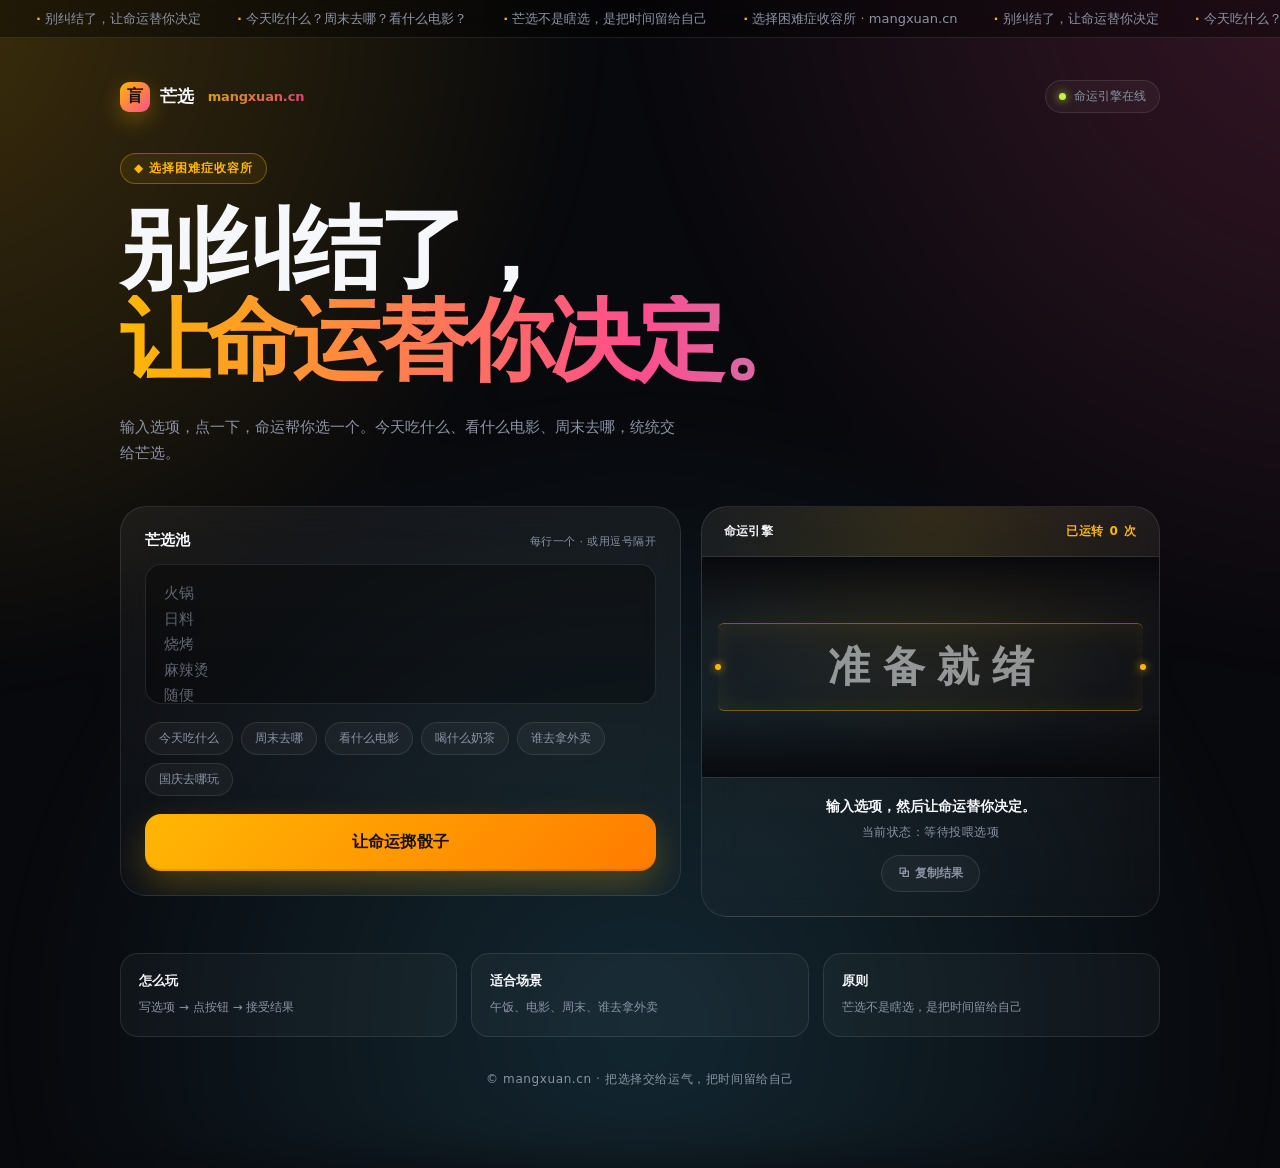
==== commit 71099a1b: "Update index.html" ====
--- a/index.html
+++ b/index.html
@@ -3,8 +3,8 @@
 <head>
 <meta charset="UTF-8">
 <meta name="viewport" content="width=device-width, initial-scale=1.0">
-<title>盲选 - 别纠结了，让命运替你决定</title>
-<meta name="description" content="输入选项，一键盲选。今天吃什么、看什么电影、周末去哪，交给盲选帮你决定。">
+<title>芒选 - 别纠结了，让命运替你决定</title>
+<meta name="description" content="输入选项，一键芒选。今天吃什么、看什么电影、周末去哪，交给芒选帮你决定。">
 <style>
   :root{
     --bg:#08090d;
@@ -637,11 +637,11 @@
     <div class="marquee-track">
       <span><b>·</b> 别纠结了，让命运替你决定</span>
       <span><b>·</b> 今天吃什么？周末去哪？看什么电影？</span>
-      <span><b>·</b> 盲选不是瞎选，是把时间留给自己</span>
+      <span><b>·</b> 芒选不是瞎选，是把时间留给自己</span>
       <span><b>·</b> 选择困难症收容所 · mangxuan.cn</span>
       <span><b>·</b> 别纠结了，让命运替你决定</span>
       <span><b>·</b> 今天吃什么？周末去哪？看什么电影？</span>
-      <span><b>·</b> 盲选不是瞎选，是把时间留给自己</span>
+      <span><b>·</b> 芒选不是瞎选，是把时间留给自己</span>
       <span><b>·</b> 选择困难症收容所 · mangxuan.cn</span>
     </div>
   </div>
@@ -650,7 +650,7 @@
     <nav class="nav">
       <div class="logo">
         <div class="logo-mark">盲</div>
-        盲选 <em>mangxuan.cn</em>
+        芒选 <em>mangxuan.cn</em>
       </div>
       <div class="status-pill"><i></i> 命运引擎在线</div>
     </nav>
@@ -661,13 +661,13 @@
         别纠结了，
         <span class="line2">让命运替你决定。</span>
       </h1>
-      <p>输入选项，点一下，命运帮你选一个。今天吃什么、看什么电影、周末去哪，统统交给盲选。</p>
+      <p>输入选项，点一下，命运帮你选一个。今天吃什么、看什么电影、周末去哪，统统交给芒选。</p>
     </header>
 
     <main class="stage">
       <section class="card input-card">
         <div class="label">
-          <b>盲选池</b>
+          <b>芒选池</b>
           <span>每行一个 · 或用逗号隔开</span>
         </div>
 
@@ -718,7 +718,7 @@
       </div>
       <div class="mini">
         <strong>原则</strong>
-        <span>盲选不是瞎选，是把时间留给自己</span>
+        <span>芒选不是瞎选，是把时间留给自己</span>
       </div>
     </section>
 
@@ -755,7 +755,7 @@
     '大数据没有参与，纯靠缘分。',
     '再纠结就不礼貌了。',
     '听我的，就它了。',
-    '这是今天的盲选冠军。',
+    '这是今天的芒选冠军。',
     '别问为什么，问就是天意。'
   ];
 
@@ -906,7 +906,7 @@
       if (!presets[key]) return;
 
       optionsEl.value = presets[key];
-      statusEl.textContent = '已装填，点按钮开始盲选。';
+      statusEl.textContent = '已装填，点按钮开始芒选。';
       resultReason.textContent = '命运引擎待命中。';
 
       document.querySelectorAll('.chip').forEach(c => c.classList.remove('active'));
@@ -917,7 +917,7 @@
   copyBtn.addEventListener('click', async () => {
     const winItem = reelStrip.querySelector('.reel-item.win');
     const resultText = winItem ? winItem.textContent : '（还没结果）';
-    const text = `盲选结果：${resultText}\n理由：${resultReason.textContent}\n来自 mangxuan.cn`;
+    const text = `芒选结果：${resultText}\n理由：${resultReason.textContent}\n来自 mangxuan.cn`;
 
     try {
       await navigator.clipboard.writeText(text);
